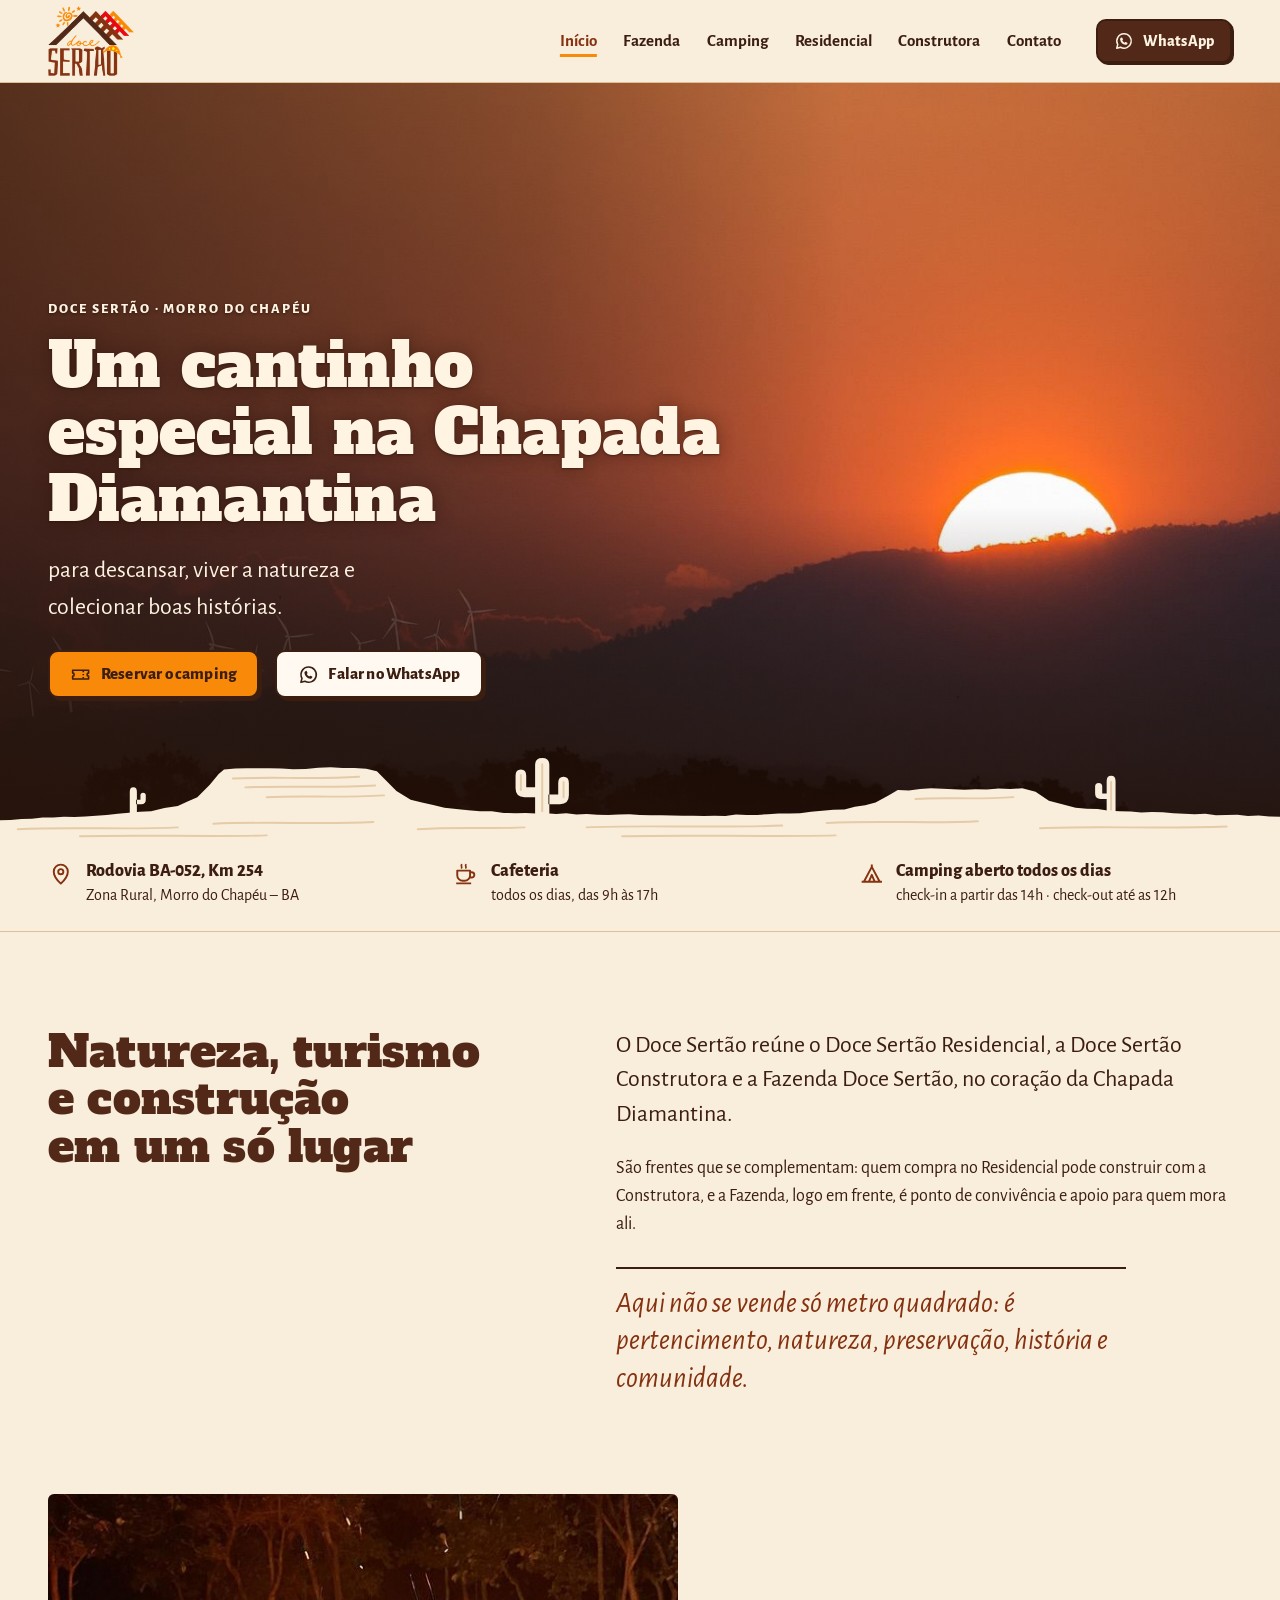
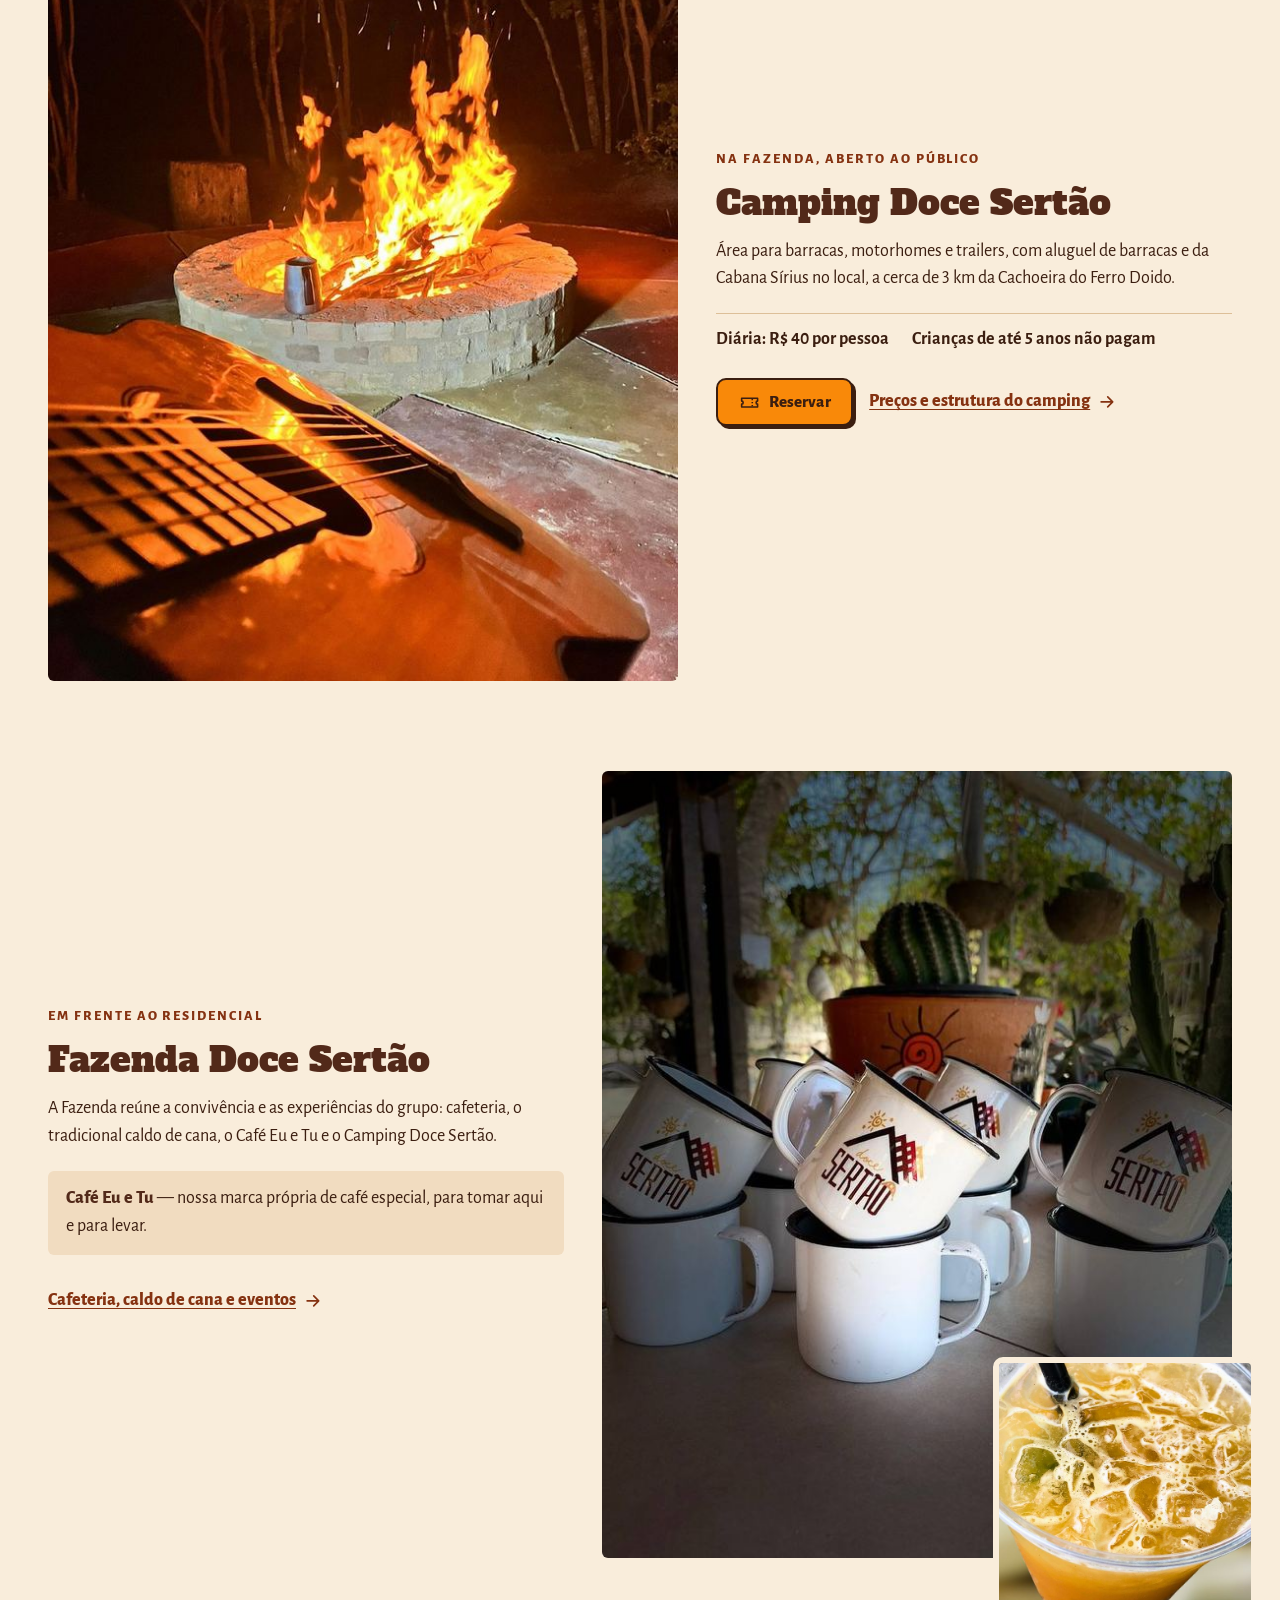
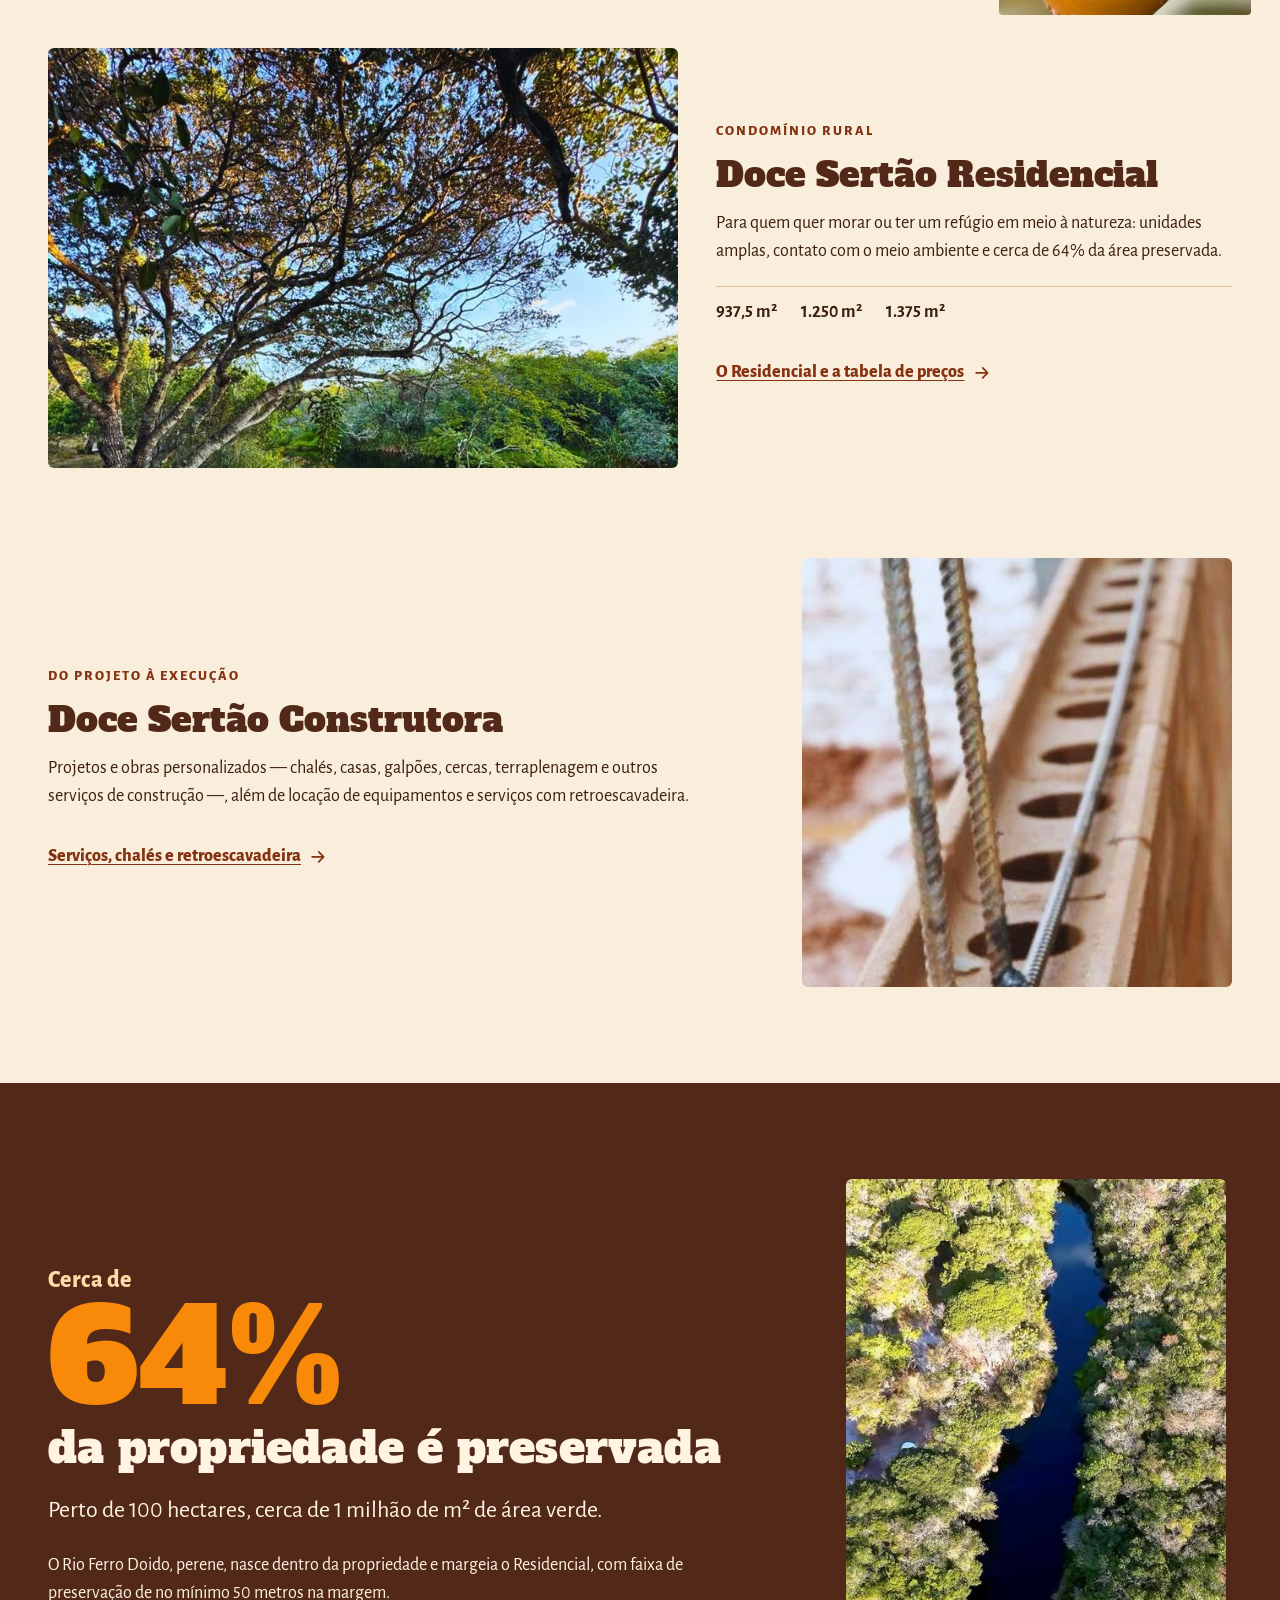
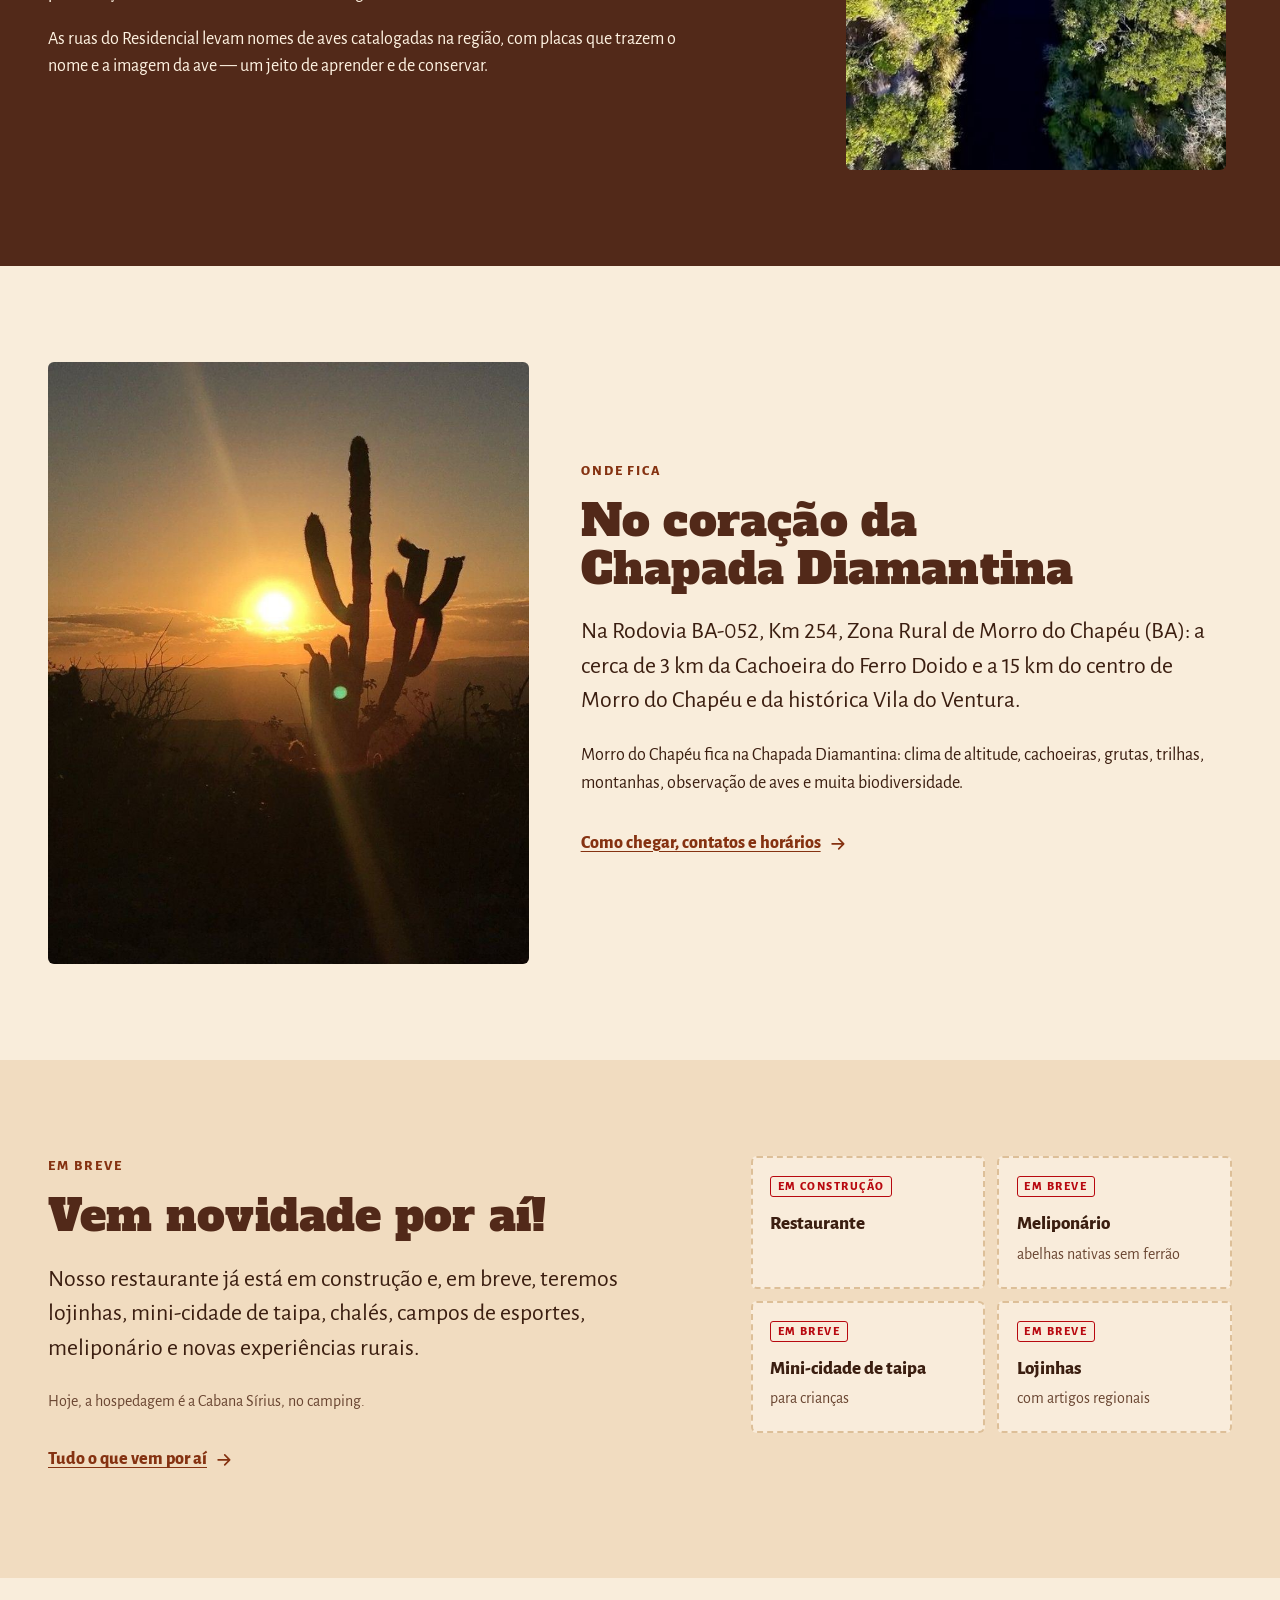
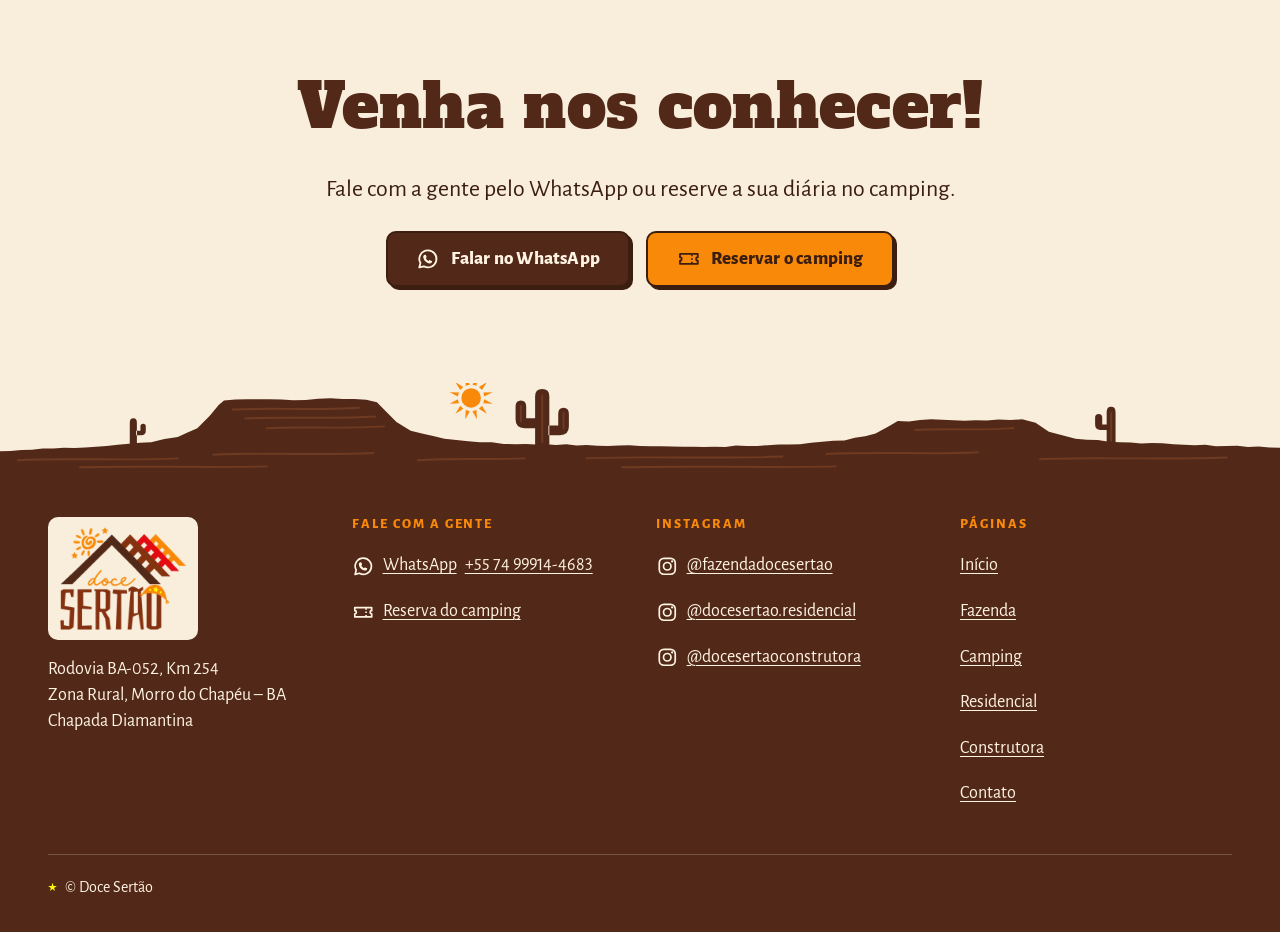
==== index.html @ dc7612ef "Prévia do site Doce Sertão (não indexar)" ====
<!doctype html>
<html lang="pt-BR">
<head>
<meta charset="utf-8">
<meta name="viewport" content="width=device-width, initial-scale=1">
<meta name="robots" content="noindex, nofollow">
<title>Doce Sertão · Chapada Diamantina</title>
<meta name="description" content="Residencial, Construtora e Fazenda com cafeteria, caldo de cana e camping, em Morro do Chapéu, na Chapada Diamantina.">
<meta name="theme-color" content="#F9EDDB">
<meta name="color-scheme" content="light">
<link rel="icon" href="assets/logo/favicon-32.png" sizes="32x32" type="image/png">
<link rel="icon" href="assets/logo/doce-sertao-192.png" sizes="192x192" type="image/png">
<link rel="apple-touch-icon" href="assets/logo/apple-touch-icon.png">
<meta property="og:type" content="website">
<meta property="og:locale" content="pt_BR">
<meta property="og:site_name" content="Doce Sertão">
<meta property="og:title" content="Doce Sertão · Chapada Diamantina">
<meta property="og:description" content="Residencial, Construtora e Fazenda com cafeteria, caldo de cana e camping, em Morro do Chapéu, na Chapada Diamantina.">
<meta property="og:image" content="assets/logo/og-doce-sertao.png">
<meta property="og:image:width" content="1200">
<meta property="og:image:height" content="630">
<meta property="og:image:alt" content="Logo do Doce Sertão">
<meta name="twitter:card" content="summary_large_image">
<link rel="preconnect" href="https://fonts.googleapis.com">
<link rel="preconnect" href="https://fonts.gstatic.com" crossorigin>
<link rel="stylesheet" href="https://fonts.googleapis.com/css2?family=Alegreya+Sans:ital,wght@0,400;0,500;0,700;0,800;1,400&amp;family=Alfa+Slab+One&amp;display=swap">
<link rel="stylesheet" href="assets/css/estilo.css">
<script>document.documentElement.classList.add('js');</script>
<script src="assets/js/site.js" defer></script>
</head>
<body>
<svg width="0" height="0" style="position:absolute" aria-hidden="true" focusable="false">
  <symbol id="i-conversa" viewBox="0 0 24 24"><path fill="none" stroke="currentColor" stroke-width="1.8" stroke-linejoin="round" d="M12 3.4a8.6 8.6 0 0 0-7.5 12.8L3.3 20.7l4.6-1.2A8.6 8.6 0 1 0 12 3.4z"/><path fill="currentColor" d="M9.1 7.8c.3-.1.6 0 .8.3l.8 1.8c.1.3 0 .6-.2.8l-.6.6c.6 1.2 1.6 2.2 2.8 2.8l.6-.6c.2-.2.5-.3.8-.2l1.8.8c.3.1.4.5.3.8-.3 1.1-1.3 1.8-2.4 1.7-3.4-.4-6.1-3.1-6.5-6.5-.1-1.1.6-2.1 1.8-2.3z"/></symbol>
  <symbol id="i-insta" viewBox="0 0 24 24"><rect x="3.5" y="3.5" width="17" height="17" rx="5" fill="none" stroke="currentColor" stroke-width="1.8"/><circle cx="12" cy="12" r="4" fill="none" stroke="currentColor" stroke-width="1.8"/><circle cx="17.2" cy="6.8" r="1.2" fill="currentColor"/></symbol>
  <symbol id="i-doc" viewBox="0 0 24 24"><path fill="none" stroke="currentColor" stroke-width="1.8" stroke-linejoin="round" d="M6 2.8h8.2l3.8 3.8v14.6H6z"/><path fill="none" stroke="currentColor" stroke-width="1.8" d="M14 2.8v4h4M9 12.2h6M9 15.8h6"/></symbol>
  <symbol id="i-seta" viewBox="0 0 24 24"><path fill="none" stroke="currentColor" stroke-width="2" stroke-linecap="round" stroke-linejoin="round" d="M5 12h13M13 6l6 6-6 6"/></symbol>
  <symbol id="i-ingresso" viewBox="0 0 24 24"><path fill="none" stroke="currentColor" stroke-width="1.8" stroke-linejoin="round" d="M3 7h18v3.3a1.7 1.7 0 0 0 0 3.4V17H3v-3.3a1.7 1.7 0 0 0 0-3.4z"/><path fill="none" stroke="currentColor" stroke-width="1.8" stroke-dasharray="1.5 2" d="M15 7.8v8.4"/></symbol>
  <symbol id="i-local" viewBox="0 0 24 24"><path fill="none" stroke="currentColor" stroke-width="1.8" stroke-linejoin="round" d="M12 21.2s-6.6-6.1-6.6-11.2a6.6 6.6 0 0 1 13.2 0c0 5.1-6.6 11.2-6.6 11.2z"/><circle cx="12" cy="10" r="2.4" fill="none" stroke="currentColor" stroke-width="1.8"/></symbol>
  <symbol id="i-hora" viewBox="0 0 24 24"><circle cx="12" cy="12" r="8.6" fill="none" stroke="currentColor" stroke-width="1.8"/><path fill="none" stroke="currentColor" stroke-width="1.8" stroke-linecap="round" d="M12 7.4V12l3.1 2"/></symbol>
  <symbol id="i-xicara" viewBox="0 0 24 24"><path fill="none" stroke="currentColor" stroke-width="1.8" stroke-linejoin="round" d="M4 9h12v4.5a5 5 0 0 1-5 5H9a5 5 0 0 1-5-5zM16 10.5h1.5a2.5 2.5 0 0 1 0 5H16M3 21h14"/><path fill="none" stroke="currentColor" stroke-width="1.6" stroke-linecap="round" d="M8 3.5c-.8 1 .8 2 0 3M12 3.5c-.8 1 .8 2 0 3"/></symbol>
  <symbol id="i-barraca" viewBox="0 0 24 24"><path fill="none" stroke="currentColor" stroke-width="1.8" stroke-linejoin="round" d="M2.5 19.5h19M4.6 19.5 12 5.5l7.4 14M12 5.5V3.2M9.2 19.5 12 13l2.8 6.5"/></symbol>
</svg>
<a class="pular" href="#conteudo">Pular para o conteúdo</a>
<header class="topo">
  <div class="envelope topo__barra">
    <a class="topo__marca" href="index.html"><img src="assets/logo/doce-sertao-w160.png" srcset="assets/logo/doce-sertao-w160.png 1x, assets/logo/doce-sertao-w320.png 2x" width="160" height="130" alt="Doce Sertão, página inicial"></a>
    <button class="topo__menu" type="button" aria-expanded="false" aria-controls="menu-principal"><span class="topo__menu-icone" aria-hidden="true"></span>Menu</button>
    <nav class="topo__nav" id="menu-principal" aria-label="Principal">
      <ul>
        <li><a href="index.html" aria-current="page">Início</a></li>
        <li><a href="fazenda.html">Fazenda</a></li>
        <li><a href="camping.html">Camping</a></li>
        <li><a href="residencial.html">Residencial</a></li>
        <li><a href="construtora.html">Construtora</a></li>
        <li><a href="contato.html">Contato</a></li>
      </ul>
    </nav>
    <a class="btn btn--whats topo__whats" href="https://wa.me/5574999144683?text=Ol%C3%A1%21%20Vim%20pelo%20site%20do%20Doce%20Sert%C3%A3o%20e%20queria%20uma%20informa%C3%A7%C3%A3o." target="_blank" rel="noopener"><svg class="ico" aria-hidden="true" focusable="false"><use href="#i-conversa"/></svg>WhatsApp<span class="visualmente-oculto"> (abre em nova aba)</span></a>
  </div>
</header>

<main id="conteudo">

  <section class="heroi" aria-labelledby="heroi-titulo">
    <img src="assets/fotos/sol-na-serra-800.jpg" srcset="assets/fotos/sol-na-serra-800.jpg 800w, assets/fotos/sol-na-serra-1600.jpg 1440w" sizes="(max-width: 51.99em) 270vw, 100vw" width="1440" height="960" alt="Sol se pondo atrás de uma serra sob céu alaranjado, com aerogeradores na encosta e silhueta de árvores" class="heroi__foto" fetchpriority="high" decoding="async">
    <div class="envelope heroi__texto">
      <h1 id="heroi-titulo"><span class="sobretitulo">Doce Sertão · Morro do Chapéu</span> Um cantinho especial na Chapada Diamantina</h1>
      <p class="heroi__lead">para descansar, viver a natureza e colecionar boas histórias.</p>
      <div class="botoes">
        <a class="btn btn--reservar" href="https://www.visitemorrodochapeu.com.br/pt/tickets/3938" target="_blank" rel="noopener"><svg class="ico" aria-hidden="true" focusable="false"><use href="#i-ingresso"/></svg>Reservar o camping<span class="visualmente-oculto"> (abre em nova aba)</span></a>
        <a class="btn" href="https://wa.me/5574999144683?text=Ol%C3%A1%21%20Vim%20pelo%20site%20do%20Doce%20Sert%C3%A3o%20e%20queria%20uma%20informa%C3%A7%C3%A3o." target="_blank" rel="noopener"><svg class="ico" aria-hidden="true" focusable="false"><use href="#i-conversa"/></svg>Falar no WhatsApp<span class="visualmente-oculto"> (abre em nova aba)</span></a>
      </div>
    </div>
    <svg class="xilo xilo--heroi" viewBox="0 0 1440 120" preserveAspectRatio="xMidYMax slice" aria-hidden="true" focusable="false"><g class="xilo__sol"><circle cx="530" cy="36" r="11"/><path d="M544.9,37.5 L554.1,42.5 L543.7,42.1 Z M542.2,44.8 L547.7,53.7 L538.8,48.2 Z M536.1,49.7 L536.5,60.1 L531.5,50.9 Z M528.5,50.9 L523.5,60.1 L523.9,49.7 Z M521.2,48.2 L512.3,53.7 L517.8,44.8 Z M516.3,42.1 L505.9,42.5 L515.1,37.5 Z M515.1,34.5 L505.9,29.5 L516.3,29.9 Z M517.8,27.2 L512.3,18.3 L521.2,23.8 Z M523.9,22.3 L523.5,11.9 L528.5,21.1 Z M531.5,21.1 L536.5,11.9 L536.1,22.3 Z M538.8,23.8 L547.7,18.3 L542.2,27.2 Z M543.7,29.9 L554.1,29.5 L544.9,34.5 Z"/></g><path fill="currentColor" d="M0,121 L0.0,96.0 L12.0,95.7 L24.0,94.6 L36.0,94.2 L48.0,92.8 L60.0,93.0 L72.0,92.1 L84.0,92.2 L96.0,91.9 L108.0,91.0 L120.0,90.0 L132.5,88.8 L145.0,87.5 L157.5,86.4 L170.0,86.0 L185.0,82.3 L200.0,80.0 L211.0,74.8 L222.0,70.0 L236.0,56.0 L246.0,44.0 L252.0,39.0 L264.7,37.8 L277.3,37.4 L290.0,37.5 L303.3,37.4 L316.7,37.9 L330.0,38.5 L344.0,38.2 L358.0,36.9 L372.0,36.5 L385.3,37.1 L398.7,37.2 L412.0,38.0 L424.0,41.0 L434.0,51.0 L446.0,63.0 L462.0,73.0 L474.7,76.0 L487.3,78.7 L500.0,82.0 L513.3,83.2 L526.7,84.8 L540.0,86.0 L553.3,85.9 L566.7,87.7 L580.0,88.0 L591.4,87.7 L602.9,88.3 L614.3,88.1 L625.7,89.0 L637.1,88.2 L648.6,89.5 L660.0,89.0 L672.0,89.8 L684.0,90.0 L696.0,89.6 L708.0,89.2 L720.0,90.0 L732.0,90.4 L744.0,90.4 L756.0,90.6 L768.0,90.8 L780.0,91.0 L792.0,91.2 L804.0,90.8 L816.0,91.1 L828.0,89.5 L840.0,90.0 L852.0,90.0 L864.0,89.2 L876.0,88.4 L888.0,88.5 L900.0,88.0 L912.5,86.4 L925.0,85.3 L937.5,84.3 L950.0,84.0 L961.7,80.9 L973.3,79.1 L985.0,76.0 L1000.0,68.0 L1010.0,62.0 L1022.5,62.4 L1035.0,60.7 L1047.5,60.1 L1060.0,60.5 L1072.5,61.2 L1085.0,61.6 L1097.5,61.2 L1110.0,61.5 L1123.3,60.2 L1136.7,60.9 L1150.0,60.0 L1165.0,64.0 L1180.0,74.0 L1195.0,78.0 L1210.0,82.0 L1222.5,83.0 L1235.0,83.2 L1247.5,85.4 L1260.0,86.0 L1272.0,86.1 L1284.0,87.3 L1296.0,86.8 L1308.0,87.0 L1320.0,88.0 L1332.0,88.7 L1344.0,89.3 L1356.0,88.6 L1368.0,90.3 L1380.0,90.0 L1392.0,89.7 L1404.0,91.1 L1416.0,90.7 L1428.0,91.8 L1440.0,92.0 L1440,121 Z"/><path fill="currentColor" d="M602,92 L602,34 Q602,26 610,26 Q618,26 618,34 L618,92 Z M603,70 L590,70 Q580,70 580,60 L580,46 Q580,39 586,39 Q592,39 592,46 L592,59 L603,59 Z M617,78 L630,78 Q640,78 640,68 L640,54 Q640,47 634,47 Q628,47 628,54 L628,67 L617,67 Z M1245,88 L1245,52 Q1245,46 1250,46 Q1255,46 1255,52 L1255,88 Z M1246,72 L1238,72 Q1232,72 1232,66 L1232,58 Q1232,54 1236,54 Q1240,54 1240,58 L1240,66 L1246,66 Z M146,90 L146,64 Q146,59 150,59 Q154,59 154,64 L154,90 Z M153,78 L159,78 Q164,78 164,73 L164,68 Q164,65 161,65 Q158,65 158,68 L158,73 L153,73 Z"/><path class="xilo__sulcos" d="M262,49 C300,47 360,50 404,47 M276,59 C320,57 372,60 422,57 M300,70 C340,68 380,71 432,68 M20,106 C80,103 140,107 200,104 M240,100 C300,97 360,101 420,98 M470,106 C520,103 556,106 590,104 M660,104 C720,101 800,105 880,102 M930,99 C990,96 1050,100 1100,97 M1030,72 C1060,70 1100,73 1140,70 M1170,105 C1230,102 1300,106 1380,103 M90,114 C160,112 230,115 300,113 M700,114 C780,112 860,115 940,113 M610,33 L610,86 M586,45 L586,62 M634,53 L634,70 M1250,53 L1250,84"/></svg>
  </section>

  <section class="faixa-info" aria-label="Informações rápidas">
    <ul class="envelope">
      <li><svg class="ico" aria-hidden="true" focusable="false"><use href="#i-local"/></svg><span><strong>Rodovia BA-052, Km 254</strong>Zona Rural, Morro do Chapéu&nbsp;–&nbsp;BA</span></li>
      <li><svg class="ico" aria-hidden="true" focusable="false"><use href="#i-xicara"/></svg><span><strong>Cafeteria</strong>todos os dias, das 9h às 17h</span></li>
      <li><svg class="ico" aria-hidden="true" focusable="false"><use href="#i-barraca"/></svg><span><strong>Camping aberto todos os dias</strong>check-in a partir das 14h · check-out até as 12h</span></li>
    </ul>
  </section>

  <section class="secao" aria-labelledby="grupo-titulo">
    <div class="envelope grupo">
      <h2 id="grupo-titulo">Natureza, turismo e construção em um só lugar</h2>
      <div>
        <p class="lead">O Doce Sertão reúne o Doce Sertão Residencial, a Doce Sertão Construtora e a Fazenda Doce Sertão, no coração da Chapada Diamantina.</p>
        <p>São frentes que se complementam: quem compra no Residencial pode construir com a Construtora, e a Fazenda, logo em frente, é ponto de convivência e apoio para quem mora ali.</p>
        <p class="frase-grande">Aqui não se vende só metro quadrado: é pertencimento, natureza, preservação, história e comunidade.</p>
      </div>
    </div>
  </section>

  <section class="secao secao--colada" aria-labelledby="frentes-titulo">
    <div class="envelope">
      <h2 id="frentes-titulo" class="visualmente-oculto">As frentes do Doce Sertão</h2>
      <div class="frentes">

        <article class="frente" data-whats-texto="Olá! Vim pelo site e queria saber sobre o Camping Doce Sertão.">
          <figure class="foto foto--retrato frente__foto"><img src="assets/fotos/fogueira-violao-800.jpg" srcset="assets/fotos/fogueira-violao-800.jpg 640w, assets/fotos/fogueira-violao-1600.jpg 1280w" sizes="(min-width: 75em) 640px, (min-width: 52em) 52vw, 100vw" width="1280" height="1600" alt="Fogueira acesa num círculo de pedras à noite, com um violão em primeiro plano" loading="lazy" decoding="async"></figure>
          <div class="frente__texto">
            <p class="sobretitulo">Na Fazenda, aberto ao público</p>
            <h3>Camping Doce Sertão</h3>
            <p>Área para barracas, motorhomes e trailers, com aluguel de barracas e da Cabana Sírius no local, a cerca de 3 km da Cachoeira do Ferro Doido.</p>
            <p class="frente__dado"><span>Diária: R$ 40 por pessoa</span> <span>Crianças de até 5 anos não pagam</span></p>
            <div class="botoes">
              <a class="btn btn--reservar" href="https://www.visitemorrodochapeu.com.br/pt/tickets/3938" target="_blank" rel="noopener"><svg class="ico" aria-hidden="true" focusable="false"><use href="#i-ingresso"/></svg>Reservar<span class="visualmente-oculto"> (abre em nova aba)</span></a>
              <a class="link-seta" href="camping.html">Preços e estrutura do camping<svg class="ico" aria-hidden="true" focusable="false"><use href="#i-seta"/></svg></a>
            </div>
          </div>
        </article>

        <article class="frente frente--inversa" data-whats-texto="Olá! Vim pelo site e queria saber sobre a Fazenda Doce Sertão.">
          <div class="frente__foto frente__foto--com-extra">
            <figure class="foto foto--retrato"><img src="assets/fotos/canecas-doce-sertao-800.jpg" srcset="assets/fotos/canecas-doce-sertao-800.jpg 640w, assets/fotos/canecas-doce-sertao-1600.jpg 1200w" sizes="(min-width: 75em) 640px, (min-width: 52em) 52vw, 100vw" width="1200" height="1500" alt="Canecas esmaltadas brancas com o logo Doce Sertão empilhadas sobre uma mesa, com um cacto ao fundo" loading="lazy" decoding="async"></figure>
            <figure class="foto foto--quadrada foto--extra"><img src="assets/fotos/caldo-de-cana-copo-800.jpg" srcset="assets/fotos/caldo-de-cana-copo-800.jpg 800w, assets/fotos/caldo-de-cana-copo-1600.jpg 1440w" sizes="(min-width: 52em) 22vw, 40vw" width="1440" height="1110" alt="Copo de caldo de cana gelado, com espuma e canudo, visto de perto" loading="lazy" decoding="async"></figure>
          </div>
          <div class="frente__texto">
            <p class="sobretitulo">Em frente ao Residencial</p>
            <h3>Fazenda Doce Sertão</h3>
            <p>A Fazenda reúne a convivência e as experiências do grupo: cafeteria, o tradicional caldo de cana, o Café Eu e Tu e o Camping Doce Sertão.</p>
            <p class="aparte"><strong>Café Eu e Tu</strong> — nossa marca própria de café especial, para tomar aqui e para levar.</p>
            <div class="botoes">
              <a class="link-seta" href="fazenda.html">Cafeteria, caldo de cana e eventos<svg class="ico" aria-hidden="true" focusable="false"><use href="#i-seta"/></svg></a>
            </div>
          </div>
        </article>

        <article class="frente" data-whats-texto="Olá! Vim pelo site e queria saber sobre o Doce Sertão Residencial.">
          <figure class="foto foto--paisagem frente__foto"><img src="assets/fotos/rio-margem-arvore-800.jpg" srcset="assets/fotos/rio-margem-arvore-800.jpg 800w, assets/fotos/rio-margem-arvore-1600.jpg 1296w" sizes="(min-width: 75em) 640px, (min-width: 52em) 52vw, 100vw" width="1296" height="1206" alt="Árvore de copa larga à beira de um rio calmo, com vegetação densa na outra margem" loading="lazy" decoding="async"></figure>
          <div class="frente__texto">
            <p class="sobretitulo">Condomínio rural</p>
            <h3>Doce Sertão Residencial</h3>
            <p>Para quem quer morar ou ter um refúgio em meio à natureza: unidades amplas, contato com o meio ambiente e cerca de 64% da área preservada.</p>
            <p class="frente__dado"><span>937,5 m²</span> <span>1.250 m²</span> <span>1.375 m²</span></p>
            <div class="botoes">
              <a class="link-seta" href="residencial.html">O Residencial e a tabela de preços<svg class="ico" aria-hidden="true" focusable="false"><use href="#i-seta"/></svg></a>
            </div>
          </div>
        </article>

        <article class="frente frente--inversa frente--estreita" data-whats-texto="Olá! Vim pelo site e queria falar com a Doce Sertão Construtora.">
          <figure class="foto foto--quadrada frente__foto"><img src="assets/fotos/obra-blocos-vergalhao-800.jpg" srcset="assets/fotos/obra-blocos-vergalhao-800.jpg 800w, assets/fotos/obra-blocos-vergalhao-1600.jpg 1440w" sizes="(min-width: 75em) 440px, (min-width: 52em) 36vw, 100vw" width="1440" height="1090" alt="Detalhe de uma parede em construção com blocos de encaixe e vergalhões de aço" loading="lazy" decoding="async"></figure>
          <div class="frente__texto">
            <p class="sobretitulo">Do projeto à execução</p>
            <h3>Doce Sertão Construtora</h3>
            <p>Projetos e obras personalizados — chalés, casas, galpões, cercas, terraplenagem e outros serviços de construção —, além de locação de equipamentos e serviços com retroescavadeira.</p>
            <div class="botoes">
              <a class="link-seta" href="construtora.html">Serviços, chalés e retroescavadeira<svg class="ico" aria-hidden="true" focusable="false"><use href="#i-seta"/></svg></a>
            </div>
          </div>
        </article>

      </div>
    </div>
  </section>

  <section class="secao secao--terra" aria-labelledby="preserva-titulo">
    <div class="envelope preserva">
      <div>
        <h2 id="preserva-titulo">
          <span class="preserva__cerca">Cerca de</span>
          <span class="preserva__numero">64%</span>
          <span class="preserva__resto">da propriedade é preservada</span>
        </h2>
        <p class="lead">Perto de 100 hectares, cerca de 1 milhão de m² de área verde.</p>
        <p>O Rio Ferro Doido, perene, nasce dentro da propriedade e margeia o Residencial, com faixa de preservação de no mínimo 50 metros na margem.</p>
        <p>As ruas do Residencial levam nomes de aves catalogadas na região, com placas que trazem o nome e a imagem da ave — um jeito de aprender e de conservar.</p>
      </div>
      <figure class="foto foto--alta"><img src="assets/fotos/rio-vista-aerea-800.jpg" srcset="assets/fotos/rio-vista-aerea-800.jpg 450w, assets/fotos/rio-vista-aerea-1600.jpg 720w" sizes="(min-width: 52em) 380px, 100vw" width="720" height="1280" alt="Vista aérea de um rio escuro serpenteando entre a mata nativa" loading="lazy" decoding="async"></figure>
    </div>
  </section>

  <section class="secao" aria-labelledby="regiao-titulo">
    <div class="envelope duo duo--foto">
      <figure class="foto foto--retrato"><img src="assets/fotos/mandacaru-contraluz-800.jpg" srcset="assets/fotos/mandacaru-contraluz-800.jpg 450w, assets/fotos/mandacaru-contraluz-1600.jpg 768w" sizes="(min-width: 75em) 500px, (min-width: 52em) 42vw, 100vw" width="768" height="1364" alt="Mandacaru em silhueta contra o sol baixo do fim de tarde" loading="lazy" decoding="async"></figure>
      <div>
        <p class="sobretitulo">Onde fica</p>
        <h2 id="regiao-titulo">No coração da Chapada Diamantina</h2>
        <p class="lead">Na Rodovia BA-052, Km 254, Zona Rural de Morro do Chapéu (BA): a cerca de 3 km da Cachoeira do Ferro Doido e a 15 km do centro de Morro do Chapéu e da histórica Vila do Ventura.</p>
        <p>Morro do Chapéu fica na Chapada Diamantina: clima de altitude, cachoeiras, grutas, trilhas, montanhas, observação de aves e muita biodiversidade.</p>
        <div class="botoes">
          <a class="link-seta" href="contato.html">Como chegar, contatos e horários<svg class="ico" aria-hidden="true" focusable="false"><use href="#i-seta"/></svg></a>
        </div>
      </div>
    </div>
  </section>

  <section class="secao secao--areia" aria-labelledby="breve-titulo">
    <div class="envelope duo duo--texto duo--topo">
      <div>
        <p class="sobretitulo">Em breve</p>
        <h2 id="breve-titulo">Vem novidade por aí!</h2>
        <p class="lead">Nosso restaurante já está em construção e, em breve, teremos lojinhas, mini-cidade de taipa, chalés, campos de esportes, meliponário e novas experiências rurais.</p>
        <p class="pequeno">Hoje, a hospedagem é a Cabana Sírius, no camping.</p>
        <div class="botoes">
          <a class="link-seta" href="fazenda.html#em-breve">Tudo o que vem por aí<svg class="ico" aria-hidden="true" focusable="false"><use href="#i-seta"/></svg></a>
        </div>
      </div>
      <ul class="breve-grade breve-grade--4" aria-label="Novidades em breve">
        <li><span class="etiqueta-breve">Em construção</span><strong>Restaurante</strong></li>
        <li><span class="etiqueta-breve">Em breve</span><strong>Meliponário</strong><span>abelhas nativas sem ferrão</span></li>
        <li><span class="etiqueta-breve">Em breve</span><strong>Mini-cidade de taipa</strong><span>para crianças</span></li>
        <li><span class="etiqueta-breve">Em breve</span><strong>Lojinhas</strong><span>com artigos regionais</span></li>
      </ul>
    </div>
  </section>

  <section class="secao chamada-final" aria-labelledby="final-titulo">
    <div class="envelope">
      <h2 id="final-titulo">Venha nos conhecer!</h2>
      <p class="lead">Fale com a gente pelo WhatsApp ou reserve a sua diária no camping.</p>
      <div class="botoes">
        <a class="btn btn--whats btn--grande" href="https://wa.me/5574999144683?text=Ol%C3%A1%21%20Vim%20pelo%20site%20do%20Doce%20Sert%C3%A3o%20e%20queria%20uma%20informa%C3%A7%C3%A3o." target="_blank" rel="noopener"><svg class="ico" aria-hidden="true" focusable="false"><use href="#i-conversa"/></svg>Falar no WhatsApp<span class="visualmente-oculto"> (abre em nova aba)</span></a>
        <a class="btn btn--reservar btn--grande" href="https://www.visitemorrodochapeu.com.br/pt/tickets/3938" target="_blank" rel="noopener"><svg class="ico" aria-hidden="true" focusable="false"><use href="#i-ingresso"/></svg>Reservar o camping<span class="visualmente-oculto"> (abre em nova aba)</span></a>
      </div>
    </div>
  </section>

</main>

<footer class="rodape">
  <svg class="xilo xilo--rodape" viewBox="0 0 1440 120" preserveAspectRatio="xMidYMax slice" aria-hidden="true" focusable="false"><g class="xilo__sol"><circle cx="530" cy="36" r="11"/><path d="M544.9,37.5 L554.1,42.5 L543.7,42.1 Z M542.2,44.8 L547.7,53.7 L538.8,48.2 Z M536.1,49.7 L536.5,60.1 L531.5,50.9 Z M528.5,50.9 L523.5,60.1 L523.9,49.7 Z M521.2,48.2 L512.3,53.7 L517.8,44.8 Z M516.3,42.1 L505.9,42.5 L515.1,37.5 Z M515.1,34.5 L505.9,29.5 L516.3,29.9 Z M517.8,27.2 L512.3,18.3 L521.2,23.8 Z M523.9,22.3 L523.5,11.9 L528.5,21.1 Z M531.5,21.1 L536.5,11.9 L536.1,22.3 Z M538.8,23.8 L547.7,18.3 L542.2,27.2 Z M543.7,29.9 L554.1,29.5 L544.9,34.5 Z"/></g><path fill="currentColor" d="M0,121 L0.0,96.0 L12.0,95.7 L24.0,94.6 L36.0,94.2 L48.0,92.8 L60.0,93.0 L72.0,92.1 L84.0,92.2 L96.0,91.9 L108.0,91.0 L120.0,90.0 L132.5,88.8 L145.0,87.5 L157.5,86.4 L170.0,86.0 L185.0,82.3 L200.0,80.0 L211.0,74.8 L222.0,70.0 L236.0,56.0 L246.0,44.0 L252.0,39.0 L264.7,37.8 L277.3,37.4 L290.0,37.5 L303.3,37.4 L316.7,37.9 L330.0,38.5 L344.0,38.2 L358.0,36.9 L372.0,36.5 L385.3,37.1 L398.7,37.2 L412.0,38.0 L424.0,41.0 L434.0,51.0 L446.0,63.0 L462.0,73.0 L474.7,76.0 L487.3,78.7 L500.0,82.0 L513.3,83.2 L526.7,84.8 L540.0,86.0 L553.3,85.9 L566.7,87.7 L580.0,88.0 L591.4,87.7 L602.9,88.3 L614.3,88.1 L625.7,89.0 L637.1,88.2 L648.6,89.5 L660.0,89.0 L672.0,89.8 L684.0,90.0 L696.0,89.6 L708.0,89.2 L720.0,90.0 L732.0,90.4 L744.0,90.4 L756.0,90.6 L768.0,90.8 L780.0,91.0 L792.0,91.2 L804.0,90.8 L816.0,91.1 L828.0,89.5 L840.0,90.0 L852.0,90.0 L864.0,89.2 L876.0,88.4 L888.0,88.5 L900.0,88.0 L912.5,86.4 L925.0,85.3 L937.5,84.3 L950.0,84.0 L961.7,80.9 L973.3,79.1 L985.0,76.0 L1000.0,68.0 L1010.0,62.0 L1022.5,62.4 L1035.0,60.7 L1047.5,60.1 L1060.0,60.5 L1072.5,61.2 L1085.0,61.6 L1097.5,61.2 L1110.0,61.5 L1123.3,60.2 L1136.7,60.9 L1150.0,60.0 L1165.0,64.0 L1180.0,74.0 L1195.0,78.0 L1210.0,82.0 L1222.5,83.0 L1235.0,83.2 L1247.5,85.4 L1260.0,86.0 L1272.0,86.1 L1284.0,87.3 L1296.0,86.8 L1308.0,87.0 L1320.0,88.0 L1332.0,88.7 L1344.0,89.3 L1356.0,88.6 L1368.0,90.3 L1380.0,90.0 L1392.0,89.7 L1404.0,91.1 L1416.0,90.7 L1428.0,91.8 L1440.0,92.0 L1440,121 Z"/><path fill="currentColor" d="M602,92 L602,34 Q602,26 610,26 Q618,26 618,34 L618,92 Z M603,70 L590,70 Q580,70 580,60 L580,46 Q580,39 586,39 Q592,39 592,46 L592,59 L603,59 Z M617,78 L630,78 Q640,78 640,68 L640,54 Q640,47 634,47 Q628,47 628,54 L628,67 L617,67 Z M1245,88 L1245,52 Q1245,46 1250,46 Q1255,46 1255,52 L1255,88 Z M1246,72 L1238,72 Q1232,72 1232,66 L1232,58 Q1232,54 1236,54 Q1240,54 1240,58 L1240,66 L1246,66 Z M146,90 L146,64 Q146,59 150,59 Q154,59 154,64 L154,90 Z M153,78 L159,78 Q164,78 164,73 L164,68 Q164,65 161,65 Q158,65 158,68 L158,73 L153,73 Z"/><path class="xilo__sulcos" d="M262,49 C300,47 360,50 404,47 M276,59 C320,57 372,60 422,57 M300,70 C340,68 380,71 432,68 M20,106 C80,103 140,107 200,104 M240,100 C300,97 360,101 420,98 M470,106 C520,103 556,106 590,104 M660,104 C720,101 800,105 880,102 M930,99 C990,96 1050,100 1100,97 M1030,72 C1060,70 1100,73 1140,70 M1170,105 C1230,102 1300,106 1380,103 M90,114 C160,112 230,115 300,113 M700,114 C780,112 860,115 940,113 M610,33 L610,86 M586,45 L586,62 M634,53 L634,70 M1250,53 L1250,84"/></svg>
  <div class="rodape__corpo">
    <div class="envelope rodape__grade">
      <div class="rodape__marca">
        <img src="assets/logo/doce-sertao-w320.png" width="320" height="260" alt="Doce Sertão" loading="lazy" decoding="async">
        <address>Rodovia BA-052, Km 254<br>Zona Rural, Morro do Chapéu&nbsp;–&nbsp;BA<br>Chapada Diamantina</address>
      </div>
      <div>
        <h2 class="rodape__titulo">Fale com a gente</h2>
        <ul>
          <li><a href="https://wa.me/5574999144683?text=Ol%C3%A1%21%20Vim%20pelo%20site%20do%20Doce%20Sert%C3%A3o%20e%20queria%20uma%20informa%C3%A7%C3%A3o." target="_blank" rel="noopener"><svg class="ico" aria-hidden="true" focusable="false"><use href="#i-conversa"/></svg>WhatsApp <span class="nowrap">+55 74 99914-4683</span><span class="visualmente-oculto"> (abre em nova aba)</span></a></li>
          <li><a href="https://www.visitemorrodochapeu.com.br/pt/tickets/3938" target="_blank" rel="noopener"><svg class="ico" aria-hidden="true" focusable="false"><use href="#i-ingresso"/></svg>Reserva do camping<span class="visualmente-oculto"> (site de reservas, abre em nova aba)</span></a></li>
        </ul>
      </div>
      <div>
        <h2 class="rodape__titulo">Instagram</h2>
        <ul>
          <li><a href="https://www.instagram.com/fazendadocesertao" target="_blank" rel="noopener"><svg class="ico" aria-hidden="true" focusable="false"><use href="#i-insta"/></svg>@fazendadocesertao<span class="visualmente-oculto"> — Fazenda Doce Sertão (abre em nova aba)</span></a></li>
          <li><a href="https://www.instagram.com/docesertao.residencial" target="_blank" rel="noopener"><svg class="ico" aria-hidden="true" focusable="false"><use href="#i-insta"/></svg>@docesertao.residencial<span class="visualmente-oculto"> — Doce Sertão Residencial (abre em nova aba)</span></a></li>
          <li><a href="https://www.instagram.com/docesertaoconstrutora" target="_blank" rel="noopener"><svg class="ico" aria-hidden="true" focusable="false"><use href="#i-insta"/></svg>@docesertaoconstrutora<span class="visualmente-oculto"> — Doce Sertão Construtora (abre em nova aba)</span></a></li>
        </ul>
      </div>
      <nav aria-label="Rodapé">
        <h2 class="rodape__titulo">Páginas</h2>
        <ul>
          <li><a href="index.html">Início</a></li>
          <li><a href="fazenda.html">Fazenda</a></li>
          <li><a href="camping.html">Camping</a></li>
          <li><a href="residencial.html">Residencial</a></li>
          <li><a href="construtora.html">Construtora</a></li>
          <li><a href="contato.html">Contato</a></li>
        </ul>
      </nav>
    </div>
    <div class="envelope rodape__fim"><p>© Doce Sertão</p></div>
  </div>
</footer>
<a class="whats-fixo" href="https://wa.me/5574999144683?text=Ol%C3%A1%21%20Vim%20pelo%20site%20do%20Doce%20Sert%C3%A3o%20e%20queria%20uma%20informa%C3%A7%C3%A3o." target="_blank" rel="noopener"><svg class="ico" aria-hidden="true" focusable="false"><use href="#i-conversa"/></svg>WhatsApp<span class="visualmente-oculto"> (abre em nova aba)</span></a>
</body>
</html>
---- assets/css/estilo.css ----
/* Doce Sertão — folha de estilo única do site.
   Cores da casa amostradas do master.png da logo (PIL, pixels opacos mais frequentes).
   Tema único, claro: o site é de um lugar ensolarado. */

:root {
  /* Logo (valores reais) */
  --logo-marrom-escuro: #522919; /* telhado de fora */
  --logo-marrom: #853211;        /* "SERTÃO" e 2º telhado */
  --logo-vermelho: #E40B14;      /* 3º telhado */
  --logo-laranja: #F98909;       /* 4º telhado, sol, "doce" */
  --logo-amarelo: #FEF903;       /* estrelas do chapéu */

  /* Papéis */
  --c-cal: #F9EDDB;          /* fundo: parede caiada pegando sol de fim de tarde */
  --c-areia: #F1DCC0;        /* faixas alternadas */
  --c-areia-funda: #E5CBA7;  /* sulcos da xilogravura, fios */
  --c-papel: #FFF9F1;        /* tabelas */
  --c-tinta: #3B1E10;        /* texto (marrom-escuro da logo, aprofundado) */
  --c-tinta-suave: #6A4632;  /* texto secundário */
  --c-linha: #DDBF98;        /* bordas e divisórias */
  --c-link: var(--logo-marrom);
  --c-alerta: #B8080F;       /* vermelho da logo escurecido para texto legível */
  --c-foco: #B8080F;
  --c-sobre-escuro: #FFF3E2; /* texto sobre marrom */

  /* Tipografia */
  --f-display: "Alfa Slab One", "Rockwell Extra Bold", "Rockwell", Georgia, serif;
  --f-texto: "Alegreya Sans", "Segoe UI", system-ui, -apple-system, sans-serif;

  /* Escala (razão ~1,25 no celular, ~1,33 no desktop) */
  --t-xs: 0.875rem;
  --t-s: 1rem;
  --t-m: 1.125rem;
  --t-l: clamp(1.25rem, 1.17rem + 0.4vw, 1.5rem);
  --t-xl: clamp(1.4rem, 1.25rem + 0.7vw, 1.875rem);
  --t-2xl: clamp(1.75rem, 1.4rem + 1.7vw, 2.75rem);
  --t-3xl: clamp(2.125rem, 1.5rem + 3vw, 3.875rem);
  --t-numero: clamp(4rem, 2.5rem + 7vw, 8.5rem);

  /* Espaço e forma */
  --gutter: clamp(16px, 4vw, 48px);
  --largura: 1200px;
  --secao: clamp(3.25rem, 2rem + 5vw, 6.5rem);
  --raio: 6px;
  --xilo-h: clamp(46px, 2rem + 4.5vw, 108px);
  --topo-h: 72px;
}

/* ---------- Base ---------- */
*, *::before, *::after { box-sizing: border-box; }

html {
  -webkit-text-size-adjust: 100%;
  text-size-adjust: 100%;
  scroll-padding-top: calc(var(--topo-h) + 16px);
}
@media (prefers-reduced-motion: no-preference) {
  html { scroll-behavior: smooth; }
}

body {
  margin: 0;
  background-color: var(--c-cal);
  color: var(--c-tinta);
  font-family: var(--f-texto);
  font-size: var(--t-m);
  line-height: 1.55;
  font-variant-numeric: lining-nums;
  font-kerning: normal;
}

img, svg { display: block; max-width: 100%; }
img { height: auto; }

h1, h2 {
  font-family: var(--f-display);
  font-weight: 400;
  line-height: 1.08;
  letter-spacing: 0.005em;
  color: var(--logo-marrom-escuro);
  margin: 0 0 0.5em;
  text-wrap: balance;
}
/* Com letra grande no celular, palavra comprida quebra em vez de empurrar a página para o lado */
h1, h2, h3 { overflow-wrap: break-word; }
.nowrap { white-space: nowrap; }
.alvo-44 { display: inline-flex; align-items: center; min-height: 44px; }
h1 { font-size: var(--t-3xl); }
h2 { font-size: var(--t-2xl); }
h3 {
  font-family: var(--f-texto);
  font-weight: 800;
  font-size: var(--t-xl);
  line-height: 1.2;
  margin: 0 0 0.45em;
  color: var(--c-tinta);
  text-wrap: balance;
}
h4 { font-size: var(--t-m); font-weight: 800; margin: 0 0 0.3em; }

p { margin: 0 0 1em; max-width: 66ch; }
p:last-child { margin-bottom: 0; }
ul, ol { margin: 0 0 1em; padding-left: 1.25em; }
strong { font-weight: 800; }

a {
  color: var(--c-link);
  text-decoration-thickness: 0.08em;
  text-underline-offset: 0.18em;
}
a:hover { color: var(--c-alerta); }

:focus-visible {
  outline: 3px solid var(--c-foco);
  outline-offset: 3px;
  border-radius: 2px;
}

.visualmente-oculto {
  position: absolute !important;
  width: 1px; height: 1px;
  margin: -1px; padding: 0;
  overflow: hidden;
  clip: rect(0 0 0 0);
  white-space: nowrap;
  border: 0;
}

.pular {
  position: absolute;
  left: 16px; top: -100px;
  z-index: 100;
  padding: 0.6em 1em;
  background: var(--c-tinta);
  color: var(--c-sobre-escuro);
  font-weight: 700;
  border-radius: var(--raio);
}
.pular:focus { top: 12px; }

/* ---------- Estrutura ---------- */
.envelope {
  width: min(100% - 2 * var(--gutter), var(--largura));
  margin-inline: auto;
}
.secao { padding-block: var(--secao); }
.secao--colada { padding-top: 0; }
.secao--areia { background-color: var(--c-areia); }
.secao--terra {
  background-color: var(--logo-marrom-escuro);
  color: var(--c-sobre-escuro);
  --c-link: var(--logo-laranja);
  --c-foco: var(--logo-amarelo);
}
.secao--terra h2, .secao--terra h3 { color: var(--c-sobre-escuro); }
.secao--terra a:hover { color: var(--logo-amarelo); }

.sobretitulo {
  font-size: var(--t-xs);
  font-weight: 800;
  letter-spacing: 0.14em;
  text-transform: uppercase;
  color: var(--logo-marrom);
  margin-bottom: 0.9rem;
}
.secao--terra .sobretitulo { color: var(--logo-laranja); }

.lead { font-size: var(--t-l); line-height: 1.45; }
.pequeno { font-size: var(--t-s); color: var(--c-tinta-suave); }
.secao--terra .pequeno { color: #E9D2B8; }

.cabeca-secao { margin-bottom: clamp(1.75rem, 3vw, 2.75rem); max-width: 46rem; }

/* ---------- Ícones e botões ---------- */
.ico { width: 1.25em; height: 1.25em; flex: none; }

.botoes { display: flex; flex-wrap: wrap; gap: 0.75rem 1rem; align-items: center; margin-top: 1.5rem; }

.btn {
  display: inline-flex;
  align-items: center;
  justify-content: center;
  gap: 0.55em;
  min-height: 48px;
  padding: 0.65em 1.2em;
  font: 800 1.0625rem/1.15 var(--f-texto);
  letter-spacing: 0.01em;
  text-decoration: none;
  text-align: center;
  color: var(--c-tinta);
  background: var(--c-papel);
  border: 2px solid var(--c-tinta);
  border-radius: 10px;
  box-shadow: 3px 3px 0 var(--c-tinta);
  transition: transform 0.12s ease, box-shadow 0.12s ease, background-color 0.12s ease;
}
.btn:hover { color: var(--c-tinta); transform: translate(-1px, -1px); box-shadow: 4px 4px 0 var(--c-tinta); }
.btn:active { transform: translate(2px, 2px); box-shadow: 1px 1px 0 var(--c-tinta); }
.btn--reservar { background: var(--logo-laranja); }
.btn--reservar:hover { background: #FF9A1F; }
.btn--whats { background: var(--logo-marrom-escuro); color: var(--c-sobre-escuro); }
.btn--whats:hover { background: var(--logo-marrom); color: var(--c-sobre-escuro); }
.btn--grande { min-height: 56px; font-size: 1.1875rem; padding-inline: 1.5em; }
@media (max-width: 30em) { .btn--grande { padding-inline: 1em; } }

.secao--terra .btn { border-color: var(--c-sobre-escuro); box-shadow: 3px 3px 0 var(--c-sobre-escuro); }
.secao--terra .btn--whats { background: var(--c-papel); color: var(--c-tinta); }

.link-seta {
  display: inline-flex;
  align-items: center;
  gap: 0.4em;
  font-weight: 800;
  min-height: 44px;
  overflow-wrap: anywhere;
}
.link-seta .ico { width: 1.1em; height: 1.1em; transition: transform 0.15s ease; }
.link-seta:hover .ico { transform: translateX(3px); }

.link-doc {
  display: inline-flex;
  align-items: center;
  gap: 0.5em;
  font-weight: 700;
  min-height: 44px;
}
.link-doc small { font-weight: 400; color: var(--c-tinta-suave); }
.secao--terra .link-doc small { color: #E9D2B8; }

/* ---------- Topo ---------- */
.topo {
  position: sticky;
  top: 0;
  z-index: 50;
  background-color: var(--c-cal);
  border-bottom: 1px solid var(--c-linha);
}
.topo__barra {
  display: flex;
  align-items: center;
  gap: 1rem;
  min-height: var(--topo-h);
  position: relative;
}
.topo__marca { display: block; flex: none; padding-block: 6px; }
.topo__marca img { height: 58px; width: auto; }

.topo__nav ul {
  list-style: none;
  margin: 0;
  padding: 0;
  display: flex;
  flex-wrap: wrap;
  gap: 0.25rem 0.25rem;
}
.topo__nav a {
  display: block;
  padding: 0.55rem 0.7rem;
  font-weight: 700;
  font-size: 1.0625rem;
  color: var(--c-tinta);
  text-decoration: none;
  border-radius: var(--raio);
}
.topo__nav a:hover { color: var(--logo-marrom); background: var(--c-areia); }
.topo__nav a[aria-current="page"] {
  color: var(--logo-marrom);
  text-decoration: underline;
  text-decoration-thickness: 3px;
  text-decoration-color: var(--logo-laranja);
  text-underline-offset: 0.45em;
}

.topo__menu { display: none; }
.topo__whats { margin-left: auto; min-height: 44px; padding: 0.5em 1em; font-size: 1rem; box-shadow: 2px 2px 0 var(--c-tinta); }

/* Sem JavaScript: o menu aparece inteiro, quebrando linha */
@media (max-width: 59.99em) {
  .topo__barra { flex-wrap: wrap; }
  .topo__whats { display: none; }
  .topo__nav { width: 100%; padding-bottom: 0.5rem; }

  .js .topo__menu {
    display: inline-flex;
    align-items: center;
    gap: 0.5em;
    margin-left: auto;
    min-height: 44px;
    padding: 0.45em 0.95em;
    font: 800 1rem/1 var(--f-texto);
    color: var(--c-tinta);
    background: var(--c-papel);
    border: 2px solid var(--c-tinta);
    border-radius: 10px;
    cursor: pointer;
  }
  .js .topo__barra { flex-wrap: nowrap; }
  .js .topo__nav {
    display: none;
    position: absolute;
    top: 100%;
    left: calc(-1 * var(--gutter));
    right: calc(-1 * var(--gutter));
    width: auto;
    padding: 0.5rem var(--gutter) 1.25rem;
    background: var(--c-cal);
    border-bottom: 2px solid var(--c-tinta);
    box-shadow: 0 18px 30px -18px rgba(59, 30, 16, 0.45);
  }
  .js.menu-aberto .topo__nav { display: block; }
  .js .topo__nav ul { flex-direction: column; gap: 0; }
  .js .topo__nav a {
    padding: 0.85rem 0.25rem;
    font-size: 1.25rem;
    border-bottom: 1px solid var(--c-linha);
    border-radius: 0;
  }
  .js .topo__nav li:last-child a { border-bottom: 0; }
}
.topo__menu-icone { width: 18px; height: 12px; position: relative; }
.topo__menu-icone::before, .topo__menu-icone::after {
  content: "";
  position: absolute; left: 0; right: 0;
  height: 2px; background: currentColor;
  transition: transform 0.15s ease, top 0.15s ease, bottom 0.15s ease;
}
.topo__menu-icone::before { top: 1px; }
.topo__menu-icone::after { bottom: 1px; }
.menu-aberto .topo__menu-icone::before { top: 5px; transform: rotate(45deg); }
.menu-aberto .topo__menu-icone::after { bottom: 5px; transform: rotate(-45deg); }

@media (min-width: 60em) {
  :root { --topo-h: 82px; }
  .topo__marca img { height: 70px; }
  .topo__nav { margin-left: auto; }
  .topo__whats { margin-left: 0.5rem; }
}

/* ---------- Faixa de xilogravura (o detalhe forte) ---------- */
.xilo {
  display: block;
  width: 100%;
  height: var(--xilo-h);
  color: var(--c-cal);
  --sulco: var(--c-areia-funda);
}
.xilo .xilo__sulcos { fill: none; stroke: var(--sulco); stroke-width: 2.2; stroke-linecap: round; }
.xilo .xilo__sol { fill: var(--logo-laranja); }
.xilo--heroi .xilo__sol { display: none; }
.xilo--rodape { color: var(--logo-marrom-escuro); --sulco: #6E3A21; margin-bottom: -3px; position: relative; }
.rodape__corpo { position: relative; }

/* ---------- Herói da página inicial ---------- */
.heroi {
  position: relative;
  isolation: isolate;
  display: grid;
  align-items: end;
  min-height: clamp(520px, 84svh, 860px);
  color: var(--c-sobre-escuro);
  background-color: #6B2F14;
}
.heroi__foto {
  position: absolute;
  inset: 0;
  width: 100%;
  height: 100%;
  object-fit: cover;
  object-position: 78% 50%;
  z-index: -2;
}
.heroi::before {
  content: "";
  position: absolute;
  inset: 0;
  z-index: -1;
  background:
    linear-gradient(to top, rgba(40, 18, 8, 0.8) 0%, rgba(40, 18, 8, 0.38) 22%, rgba(40, 18, 8, 0) 44%),
    linear-gradient(to right, rgba(40, 18, 8, 0.62) 0%, rgba(40, 18, 8, 0.32) 42%, rgba(40, 18, 8, 0) 66%);
}
.heroi__texto { padding-top: 7rem; padding-bottom: calc(var(--xilo-h) + clamp(1.5rem, 4vw, 3.25rem)); }
.heroi .sobretitulo { color: var(--c-sobre-escuro); text-shadow: 0 1px 3px rgba(40, 18, 8, 0.8); }
.heroi h1 {
  color: var(--c-sobre-escuro);
  max-width: 15ch;
  margin-bottom: 0.3em;
  text-shadow: 0 1px 2px rgba(40, 18, 8, 0.6), 0 0 18px rgba(40, 18, 8, 0.45);
}
/* O nome vai dentro do h1, com cara de sobretítulo */
.heroi h1 .sobretitulo { display: block; font-family: var(--f-texto); line-height: 1.3; margin-bottom: 0.9rem; }
/* Foco visível sobre a foto: anel amarelo entre dois aros escuros */
.heroi { --c-foco: var(--logo-amarelo); }
.heroi :focus-visible { box-shadow: 0 0 0 9px var(--c-tinta); }
@media (max-width: 51.99em) {
  /* Celular e tablet em pé: o sol fica sempre a ~30 px da borda direita, fora do título */
  .heroi__foto { object-position: calc(80% + 20vw - 30px) 50%; }
  .heroi::before {
    background:
      linear-gradient(to top, rgba(40, 18, 8, 0.8) 0%, rgba(40, 18, 8, 0.45) 38%, rgba(40, 18, 8, 0.2) 70%, rgba(40, 18, 8, 0.16) 100%),
      linear-gradient(to right, rgba(40, 18, 8, 0.52) 0%, rgba(40, 18, 8, 0.24) 55%, rgba(40, 18, 8, 0) 80%);
    /* O véu escuro não cobre o disco do sol (centro a 30 px da borda, a 56% da altura; raio ~10% da altura) */
    -webkit-mask-image: radial-gradient(circle at calc(100% - 30px) 56.3%, transparent 0, transparent clamp(42px, 6.7svh, 69px), #000 clamp(55px, 8.8svh, 90px));
    mask-image: radial-gradient(circle at calc(100% - 30px) 56.3%, transparent 0, transparent clamp(42px, 6.7svh, 69px), #000 clamp(55px, 8.8svh, 90px));
  }
}
.heroi__lead { font-size: var(--t-l); max-width: 30ch; margin: 0; }
@media (max-width: 23.99em) { .heroi__lead { max-width: 26ch; } }
@media (max-width: 22.49em) { .heroi h1 { font-size: 1.875rem; } .heroi__lead { max-width: 21ch; } }
.heroi .btn { border-color: var(--c-tinta); }
.heroi .xilo { position: absolute; left: 0; right: 0; bottom: -3px; }

/* ---------- Abertura das páginas internas ---------- */
.abertura { padding-block: clamp(1.75rem, 4vw, 4rem) var(--secao); }
.abertura__grade { display: grid; gap: clamp(1.75rem, 4vw, 4rem); align-items: center; }
.abertura__foto { margin: 0; aspect-ratio: 4 / 3; border-radius: var(--raio); overflow: hidden; background: var(--c-areia); }
.abertura__foto img { width: 100%; height: 100%; object-fit: cover; }
.abertura h1 { margin-bottom: 0.35em; }
@media (min-width: 52em) {
  .abertura__grade { grid-template-columns: 1.08fr 0.92fr; }
  .abertura__foto { aspect-ratio: 4 / 5; max-height: 78svh; }
  .abertura__foto--larga { aspect-ratio: 1 / 1; }
}

/* Etiquetas informativas: sem contorno, para não parecerem botões */
.etiquetas { display: flex; flex-wrap: wrap; gap: 0.5rem; list-style: none; padding: 0; margin: 1.25rem 0 0; }
.etiquetas li {
  padding: 0.25em 0.7em;
  border-radius: 4px;
  font-weight: 700;
  font-size: var(--t-s);
  background: var(--c-areia);
}

/* Sumário da página */
.sumario { border-block: 1px solid var(--c-linha); }
.sumario ul { list-style: none; margin-block: 0; padding: 0.3rem 0; display: flex; flex-wrap: wrap; gap: 0 1.25rem; }
.sumario a { display: inline-flex; align-items: center; min-height: 44px; font-weight: 700; font-size: var(--t-s); }
.sumario__rotulo { display: flex; align-items: center; min-height: 44px; font-size: var(--t-xs); font-weight: 800; letter-spacing: 0.12em; text-transform: uppercase; color: var(--c-tinta-suave); }

/* ---------- Blocos de conteúdo ---------- */
.duo { display: grid; gap: clamp(1.75rem, 4vw, 4.5rem); align-items: center; }
@media (min-width: 52em) {
  .duo { grid-template-columns: 1fr 1fr; }
  .duo--texto { grid-template-columns: 1.15fr 0.85fr; }
  .duo--foto { grid-template-columns: 0.85fr 1.15fr; }
  .duo--inverso > :first-child { order: 2; }
  .duo--topo { align-items: start; }
}

.foto { margin: 0; border-radius: var(--raio); overflow: hidden; background: var(--c-areia); }
.foto img { width: 100%; height: 100%; object-fit: cover; }
.foto--retrato { aspect-ratio: 4 / 5; }
.foto--paisagem { aspect-ratio: 3 / 2; }
.foto--quadrada { aspect-ratio: 1 / 1; }
.foto--alta { aspect-ratio: 4 / 5; }
@media (min-width: 52em) { .foto--alta { aspect-ratio: 9 / 14; } }
/* Tablet em pé (uma coluna): fotos mais baixas, para a foto não ocupar a tela inteira */
@media (min-width: 40em) and (max-width: 51.99em) {
  .abertura__foto,
  .duo > .foto:not(.foto--alta),
  .duo > .com-legenda > .foto,
  .frente > .foto,
  .frente__foto > .foto:not(.foto--extra) { aspect-ratio: 4 / 3; max-height: 60svh; }
}
/* Itens de grade podem encolher (letra grande no celular não estoura a largura) */
.heroi > *, .abertura__grade > *, .duo > *, .grupo > *, .frente > *, .preserva > *, .precos-camping > *, .tabelas-residencial > *, .rodape__grade > * { min-width: 0; }
.legenda { font-size: var(--t-s); color: var(--c-tinta-suave); margin-top: 0.6rem; }
figure.com-legenda { margin: 0; }
figure.com-legenda .foto { margin: 0; }

.par-fotos { display: grid; grid-template-columns: 1.25fr 1fr; gap: clamp(0.6rem, 1.5vw, 1rem); align-items: end; }
.par-fotos > :last-child { margin-bottom: clamp(1.5rem, 5vw, 3.5rem); }

.mosaico { display: grid; grid-template-columns: repeat(2, 1fr); gap: clamp(0.6rem, 1.5vw, 1rem); margin-top: clamp(2rem, 4vw, 3rem); }
@media (min-width: 52em) { .mosaico { grid-template-columns: repeat(4, 1fr); } }
.mosaico .foto { aspect-ratio: 1 / 1; }

/* Lista com losango de cordel */
.lista-losango { list-style: none; padding: 0; }
.lista-losango li { position: relative; padding-left: 1.4em; margin-bottom: 0.5em; }
.lista-losango li::before {
  content: "";
  position: absolute;
  left: 0.15em;
  top: 0.5em;
  width: 0.55em;
  height: 0.55em;
  background: var(--logo-laranja);
  border: 1.5px solid var(--c-tinta);
  transform: rotate(45deg);
}
.secao--terra .lista-losango li::before { border-color: var(--c-sobre-escuro); }
@media (min-width: 40em) { .lista-losango--colunas { columns: 2; column-gap: 2.5rem; } .lista-losango--colunas li { break-inside: avoid; } }

/* Fichas de definição (horários, infraestrutura) */
.ficha { margin: 0; display: grid; gap: 0; border-top: 2px solid var(--c-tinta); }
.ficha > div { display: grid; gap: 0.15rem 1.5rem; padding: 0.85rem 0; border-bottom: 1px solid var(--c-linha); }
@media (min-width: 40em) { .ficha > div { grid-template-columns: minmax(9rem, 0.4fr) 1fr; } }
.ficha dt { font-weight: 800; }
.ficha dd { margin: 0; }
.secao--terra .ficha { border-top-color: var(--c-sobre-escuro); }
.secao--terra .ficha > div { border-bottom-color: rgba(255, 243, 226, 0.25); }

/* Avisos */
.aviso {
  border-left: 5px solid var(--logo-laranja);
  background: var(--c-papel);
  padding: 0.9rem 1.1rem;
  border-radius: 0 var(--raio) var(--raio) 0;
  margin: 1.5rem 0;
  max-width: 66ch;
}
.aviso p { margin: 0; }
.aviso--forte { border-left-color: var(--c-alerta); }
.aviso strong { color: var(--logo-marrom-escuro); }

/* Em breve */
.etiqueta-breve {
  display: inline-block;
  padding: 0.18em 0.55em 0.12em;
  border: 1.5px solid var(--c-alerta);
  border-radius: 3px;
  color: var(--c-alerta);
  font-size: 0.75rem;
  font-weight: 800;
  letter-spacing: 0.12em;
  text-transform: uppercase;
  line-height: 1.3;
  vertical-align: 0.15em;
  background: transparent;
  white-space: nowrap;
}
p > .etiqueta-breve { margin-right: 0.45em; }
.breve-grade { list-style: none; padding: 0; margin: 0; display: grid; gap: 0.75rem; grid-template-columns: repeat(auto-fill, minmax(min(100%, 13rem), 1fr)); }
/* Colunas pela quantidade de itens, para não sobrar um cartão sozinho na última linha */
.breve-grade--4 { grid-template-columns: minmax(0, 1fr); }
@media (min-width: 30em) { .breve-grade--4 { grid-template-columns: repeat(2, minmax(0, 1fr)); } }
.breve-grade--9 { grid-template-columns: minmax(0, 1fr); }
@media (min-width: 40em) { .breve-grade--9 { grid-template-columns: repeat(3, minmax(0, 1fr)); } }
.breve-grade li {
  border: 2px dashed var(--c-linha);
  border-radius: var(--raio);
  padding: 1rem 1.1rem 1.1rem;
  background: rgba(255, 249, 241, 0.55);
}
.breve-grade strong { display: block; font-size: 1.1875rem; margin: 0.45rem 0 0.15rem; }
.breve-grade span:not(.etiqueta-breve) { color: var(--c-tinta-suave); font-size: var(--t-s); }

/* ---------- Página inicial ---------- */
.faixa-info { border-bottom: 1px solid var(--c-linha); }
.faixa-info ul { list-style: none; margin-block: 0; padding: 1.25rem 0 1.5rem; display: grid; gap: 1rem 2rem; }
@media (min-width: 52em) { .faixa-info ul { grid-template-columns: repeat(3, 1fr); } }
.faixa-info li { display: flex; gap: 0.75rem; align-items: flex-start; font-size: var(--t-s); line-height: 1.4; }
.faixa-info .ico { width: 1.6rem; height: 1.6rem; color: var(--logo-marrom); margin-top: 0.1rem; }
.faixa-info strong { display: block; font-size: var(--t-m); }

.grupo { display: grid; gap: 1.25rem clamp(2rem, 5vw, 5rem); }
@media (min-width: 52em) { .grupo { grid-template-columns: 0.9fr 1.1fr; align-items: start; } }
.frase-grande {
  font-family: var(--f-texto);
  font-style: italic;
  font-size: var(--t-xl);
  line-height: 1.3;
  color: var(--logo-marrom);
  border-top: 2px solid var(--c-tinta);
  padding-top: 1rem;
  margin-top: 1.75rem;
  max-width: 34ch;
}

.frentes { display: grid; gap: clamp(3.5rem, 7vw, 6.5rem); }
.frente { display: grid; gap: clamp(1.25rem, 3vw, 3.5rem); align-items: center; }
.frente h3 { font-family: var(--f-display); font-weight: 400; font-size: clamp(1.5rem, 1.2rem + 1.2vw, 2.25rem); line-height: 1.08; color: var(--logo-marrom-escuro); }
.frente__dado { font-weight: 700; border-top: 1px solid var(--c-linha); padding-top: 0.75rem; margin-top: 1.25rem; }
.frente__dado span { display: inline-block; margin-right: 1.25rem; }
@media (min-width: 52em) {
  .frente { grid-template-columns: 1.1fr 0.9fr; }
  .frente--inversa { grid-template-columns: 0.9fr 1.1fr; }
  .frente--inversa > .frente__foto { order: 2; }
  .frente--inversa.frente--estreita { grid-template-columns: 1.25fr 0.75fr; }
}
.frente__foto { position: relative; }
.frente__foto .foto--extra {
  position: absolute;
  width: 42%;
  right: -4%;
  bottom: -8%;
  border: 6px solid var(--c-cal);
  border-radius: calc(var(--raio) + 4px);
}
@media (max-width: 51.99em) { .frente__foto .foto--extra { right: 8px; bottom: -14%; width: 40%; } .frente__foto--com-extra { margin-bottom: 12%; } }
.aparte { margin-top: 1.25rem; padding: 0.9rem 1.1rem; background: var(--c-areia); border-radius: var(--raio); }
.aparte strong { color: var(--logo-marrom-escuro); }

.preserva { display: grid; gap: clamp(2rem, 5vw, 5rem); align-items: center; }
@media (min-width: 52em) { .preserva { grid-template-columns: 1.3fr 0.7fr; } }
.preserva h2 { display: grid; gap: 0.15em; }
.preserva h2 > * { min-width: 0; }
.preserva__cerca { font-family: var(--f-texto); font-weight: 800; font-size: var(--t-l); letter-spacing: 0.02em; color: #FFD9A8; }
.preserva__numero { font-size: var(--t-numero); line-height: 0.9; color: var(--logo-laranja); }
.preserva__resto { font-size: var(--t-2xl); }
.preserva .foto { max-width: 380px; justify-self: center; width: 100%; }

.chamada-final { text-align: center; }
.chamada-final h2 { font-size: var(--t-3xl); }
.chamada-final p { margin-inline: auto; }
.chamada-final .botoes { justify-content: center; }

/* ---------- Tabelas ---------- */
.tabela-caixa { max-width: 100%; overflow-x: auto; }
table { border-collapse: collapse; width: 100%; font-variant-numeric: lining-nums tabular-nums; }
caption { text-align: left; }
.tabela {
  background: var(--c-papel);
  border: 2px solid var(--c-tinta);
  border-radius: var(--raio);
  border-collapse: separate;
  border-spacing: 0;
  overflow: hidden;
}
.tabela th, .tabela td { padding: 0.75rem 1rem; text-align: left; vertical-align: top; border-bottom: 1px solid var(--c-linha); }
.tabela tr:last-child > * { border-bottom: 0; }
.tabela thead tr { background: var(--logo-marrom-escuro); }
.tabela thead th {
  background: var(--logo-marrom-escuro);
  color: var(--c-sobre-escuro);
  font-size: var(--t-xs);
  letter-spacing: 0.1em;
  text-transform: uppercase;
  font-weight: 800;
  border-bottom: 0;
}
.tabela tbody th { font-weight: 500; }
.tabela .valor { text-align: right; white-space: nowrap; font-weight: 800; }
.tabela .valor small { display: block; font-weight: 400; font-size: var(--t-xs); color: var(--c-tinta-suave); white-space: normal; }
.tabela .grupo-linhas th {
  background: var(--c-areia);
  font-size: var(--t-xs);
  font-weight: 800;
  letter-spacing: 0.1em;
  text-transform: uppercase;
  color: var(--logo-marrom);
  padding-block: 0.5rem;
}
.tabela .detalhe { display: block; font-size: var(--t-s); color: var(--c-tinta-suave); }

.precos-camping { display: grid; gap: clamp(2rem, 4vw, 3.5rem); align-items: start; }
@media (min-width: 60em) { .precos-camping { grid-template-columns: minmax(0, 40rem) minmax(17rem, 1fr); } }
.contas { border-top: 2px solid var(--c-tinta); padding-top: 1rem; }
.contas ul { list-style: none; padding: 0; margin: 0; }
.contas li { padding: 0.7rem 0; border-bottom: 1px solid var(--c-linha); }
.contas li strong { display: block; }
.contas .conta { font-variant-numeric: lining-nums tabular-nums; color: var(--c-tinta-suave); }

/* Tabela do Residencial: um quadro por metragem */
.tabelas-residencial { display: grid; gap: 1.25rem; grid-template-columns: repeat(auto-fit, minmax(min(100%, 19rem), 1fr)); margin-top: 1.5rem; }
.tabela-metragem caption {
  font-family: var(--f-display);
  font-size: var(--t-xl);
  color: var(--logo-marrom-escuro);
  padding-bottom: 0.5rem;
}
.tabela-metragem caption span { display: block; font-family: var(--f-texto); font-size: var(--t-s); font-weight: 700; color: var(--c-tinta); margin-top: 0.2rem; }
.tabela-metragem th, .tabela-metragem td { padding: 0.65rem 0.85rem; }
.tabela-metragem tbody th { font-weight: 700; }
.tabela-metragem tbody th small { display: block; font-weight: 400; font-size: var(--t-xs); color: var(--c-tinta-suave); }

/* ---------- WhatsApp por assunto (contato) ---------- */
.assuntos { list-style: none; padding: 0; margin: 0; display: grid; grid-template-columns: repeat(auto-fill, minmax(min(100%, 17rem), 1fr)); gap: 0 2rem; border-top: 2px solid var(--c-tinta); }
.assuntos a {
  display: flex;
  align-items: center;
  justify-content: space-between;
  gap: 1rem;
  min-height: 56px;
  padding: 0.75rem 0;
  border-bottom: 1px solid var(--c-linha);
  text-decoration: none;
  font-weight: 700;
  color: var(--c-tinta);
}
.assuntos a:hover { color: var(--logo-marrom); }
.assuntos a:hover .ico { transform: translateX(3px); }
.assuntos .ico { color: var(--logo-marrom); transition: transform 0.15s ease; }

.perfis { list-style: none; padding: 0; margin: 0; display: grid; gap: 1rem; grid-template-columns: repeat(auto-fit, minmax(min(100%, 16rem), 1fr)); }
.perfis a { display: inline-flex; align-items: center; gap: 0.5em; font-weight: 800; font-size: var(--t-l); min-height: 44px; overflow-wrap: anywhere; }
.perfis p { margin: 0.1rem 0 0; color: var(--c-tinta-suave); font-size: var(--t-s); }

.endereco { font-style: normal; font-size: var(--t-l); line-height: 1.4; font-weight: 700; margin-bottom: 1rem; }

/* ---------- Rodapé ---------- */
.rodape { margin-top: 0; }
.rodape__corpo {
  background: var(--logo-marrom-escuro);
  color: var(--c-sobre-escuro);
  padding: clamp(2rem, 4vw, 3rem) 0 2rem;
  --c-link: var(--c-sobre-escuro);
  --c-foco: var(--logo-amarelo);
}
.rodape a { color: var(--c-sobre-escuro); }
.rodape a:hover { color: var(--logo-laranja); }
.rodape__grade { display: grid; gap: 2rem; grid-template-columns: repeat(auto-fit, minmax(min(100%, 13rem), 1fr)); align-items: start; }
.rodape__marca img { width: 150px; height: auto; background: var(--c-cal); border-radius: 10px; padding: 10px 12px; }
.rodape__titulo { font-family: var(--f-texto); font-size: var(--t-xs); font-weight: 800; letter-spacing: 0.14em; text-transform: uppercase; color: var(--logo-laranja); margin: 0 0 0.75rem; }
.rodape ul { list-style: none; padding: 0; margin: 0; }
.rodape li { margin-bottom: 0.1rem; }
.rodape li a { display: inline-flex; flex-wrap: wrap; align-items: center; gap: 0 0.45em; min-height: 44px; overflow-wrap: anywhere; }
.rodape address { font-style: normal; margin-top: 1rem; line-height: 1.45; }
.rodape__fim { margin-top: 2.25rem; padding-top: 1.25rem; border-top: 1px solid rgba(255, 243, 226, 0.22); font-size: var(--t-s); display: flex; align-items: center; gap: 0.5rem; }
.rodape__fim::before { content: ""; width: 9px; height: 9px; background: var(--logo-amarelo); clip-path: polygon(50% 0, 61% 35%, 98% 35%, 68% 57%, 79% 91%, 50% 70%, 21% 91%, 32% 57%, 2% 35%, 39% 35%); }

/* ---------- WhatsApp fixo no celular ---------- */
.whats-fixo { display: none; }
@media (max-width: 59.99em) {
  .whats-fixo {
    position: fixed;
    right: 16px;
    bottom: 16px;
    z-index: 40;
    display: inline-flex;
    align-items: center;
    gap: 0.45em;
    min-height: 48px;
    padding: 0.55em 1em 0.55em 0.85em;
    background: var(--logo-marrom-escuro);
    color: var(--c-sobre-escuro);
    font-weight: 800;
    font-size: 1rem;
    text-decoration: none;
    border: 2px solid var(--c-sobre-escuro);
    border-radius: 999px;
    box-shadow: 0 6px 18px -6px rgba(40, 18, 8, 0.55);
  }
  .whats-fixo:hover { color: var(--c-sobre-escuro); background: var(--logo-marrom); }
  /* Anel amarelo entre aros escuros: visível sobre o fundo claro e sobre o rodapé marrom */
  .whats-fixo:focus-visible { outline: 3px solid var(--logo-amarelo); outline-offset: 3px; box-shadow: 0 0 0 9px var(--c-tinta); }
  .rodape__corpo { padding-bottom: 6rem; }
  /* Com JavaScript, o botão só aparece depois que a abertura da página (que já tem WhatsApp) sai da tela */
  .js .whats-fixo { opacity: 0; visibility: hidden; transform: translateY(12px); transition: opacity 0.2s ease, transform 0.2s ease, visibility 0s linear 0.2s; }
  .js.whats-visivel .whats-fixo { opacity: 1; visibility: visible; transform: none; transition: opacity 0.2s ease, transform 0.2s ease, visibility 0s; }
}

/* ---------- Movimento reduzido ---------- */
@media (prefers-reduced-motion: reduce) {
  *, *::before, *::after {
    animation-duration: 0.01ms !important;
    animation-iteration-count: 1 !important;
    transition-duration: 0.01ms !important;
    scroll-behavior: auto !important;
  }
}

/* ---------- Ajustes de ritmo ---------- */
.apos-ficha { margin-top: 1.25rem; }
.nota-final { margin-top: 1.5rem; }
.bloco-separado { margin-top: 2rem; padding-top: 1.5rem; border-top: 2px solid var(--c-tinta); }
.secao--terra .bloco-separado { border-top-color: var(--c-sobre-escuro); }
.foco-esquerda { object-position: 28% 50%; }
.duo > .foto--alta { max-width: 380px; width: 100%; justify-self: center; }
@media (min-width: 40em) { .ficha--larga > div { grid-template-columns: minmax(12rem, 0.32fr) 1fr; } }
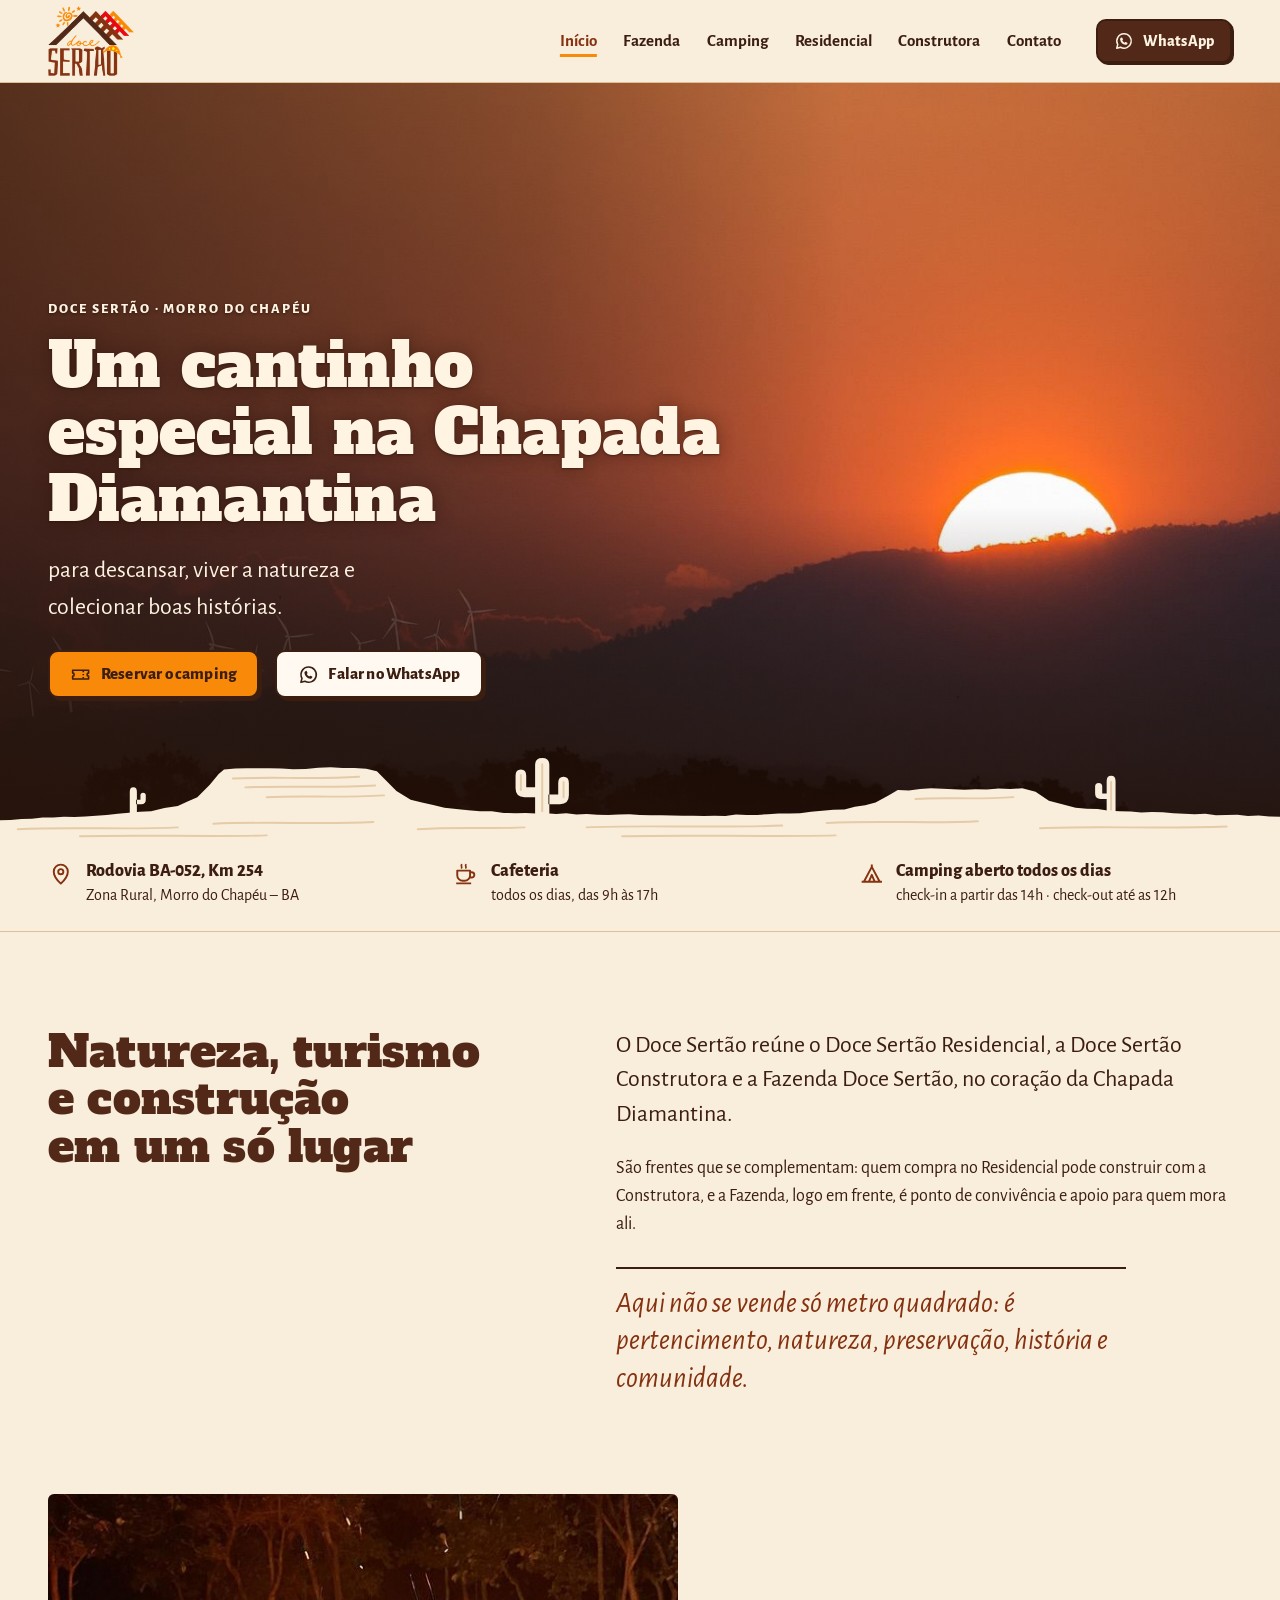
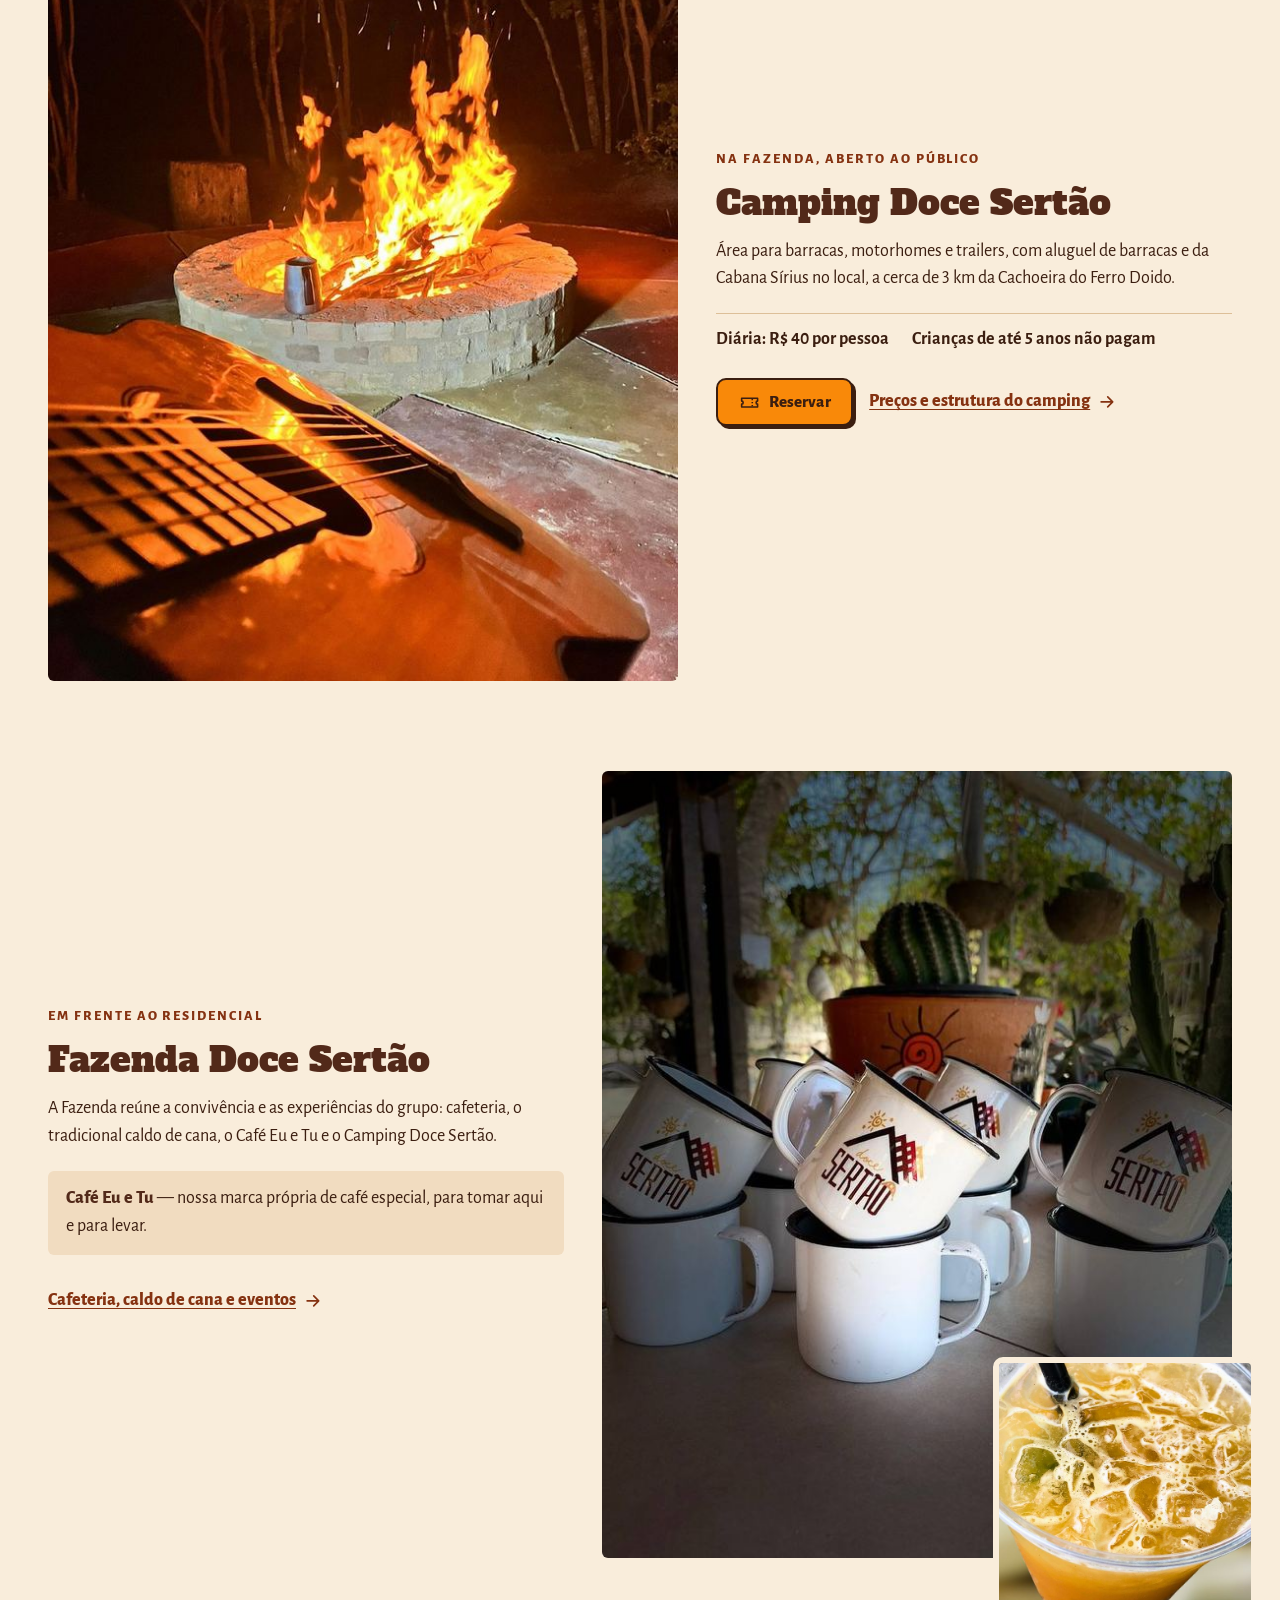
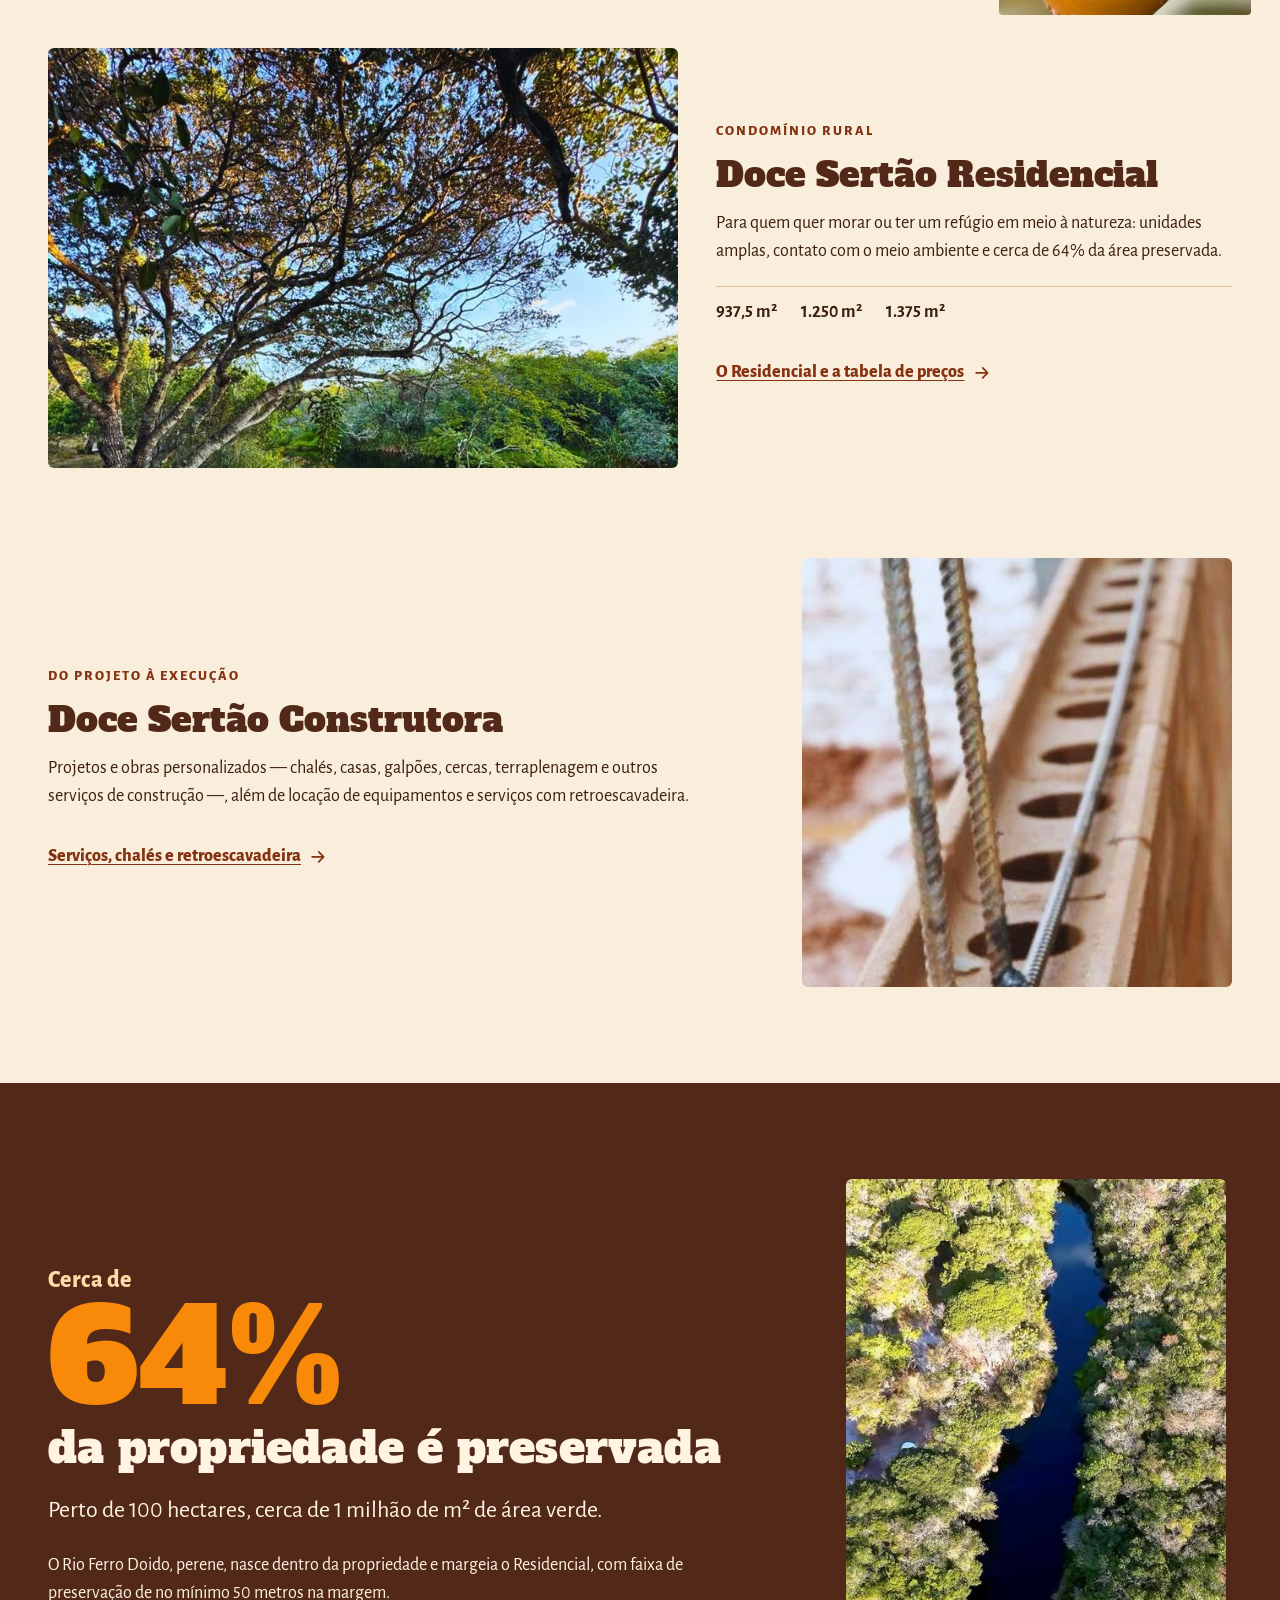
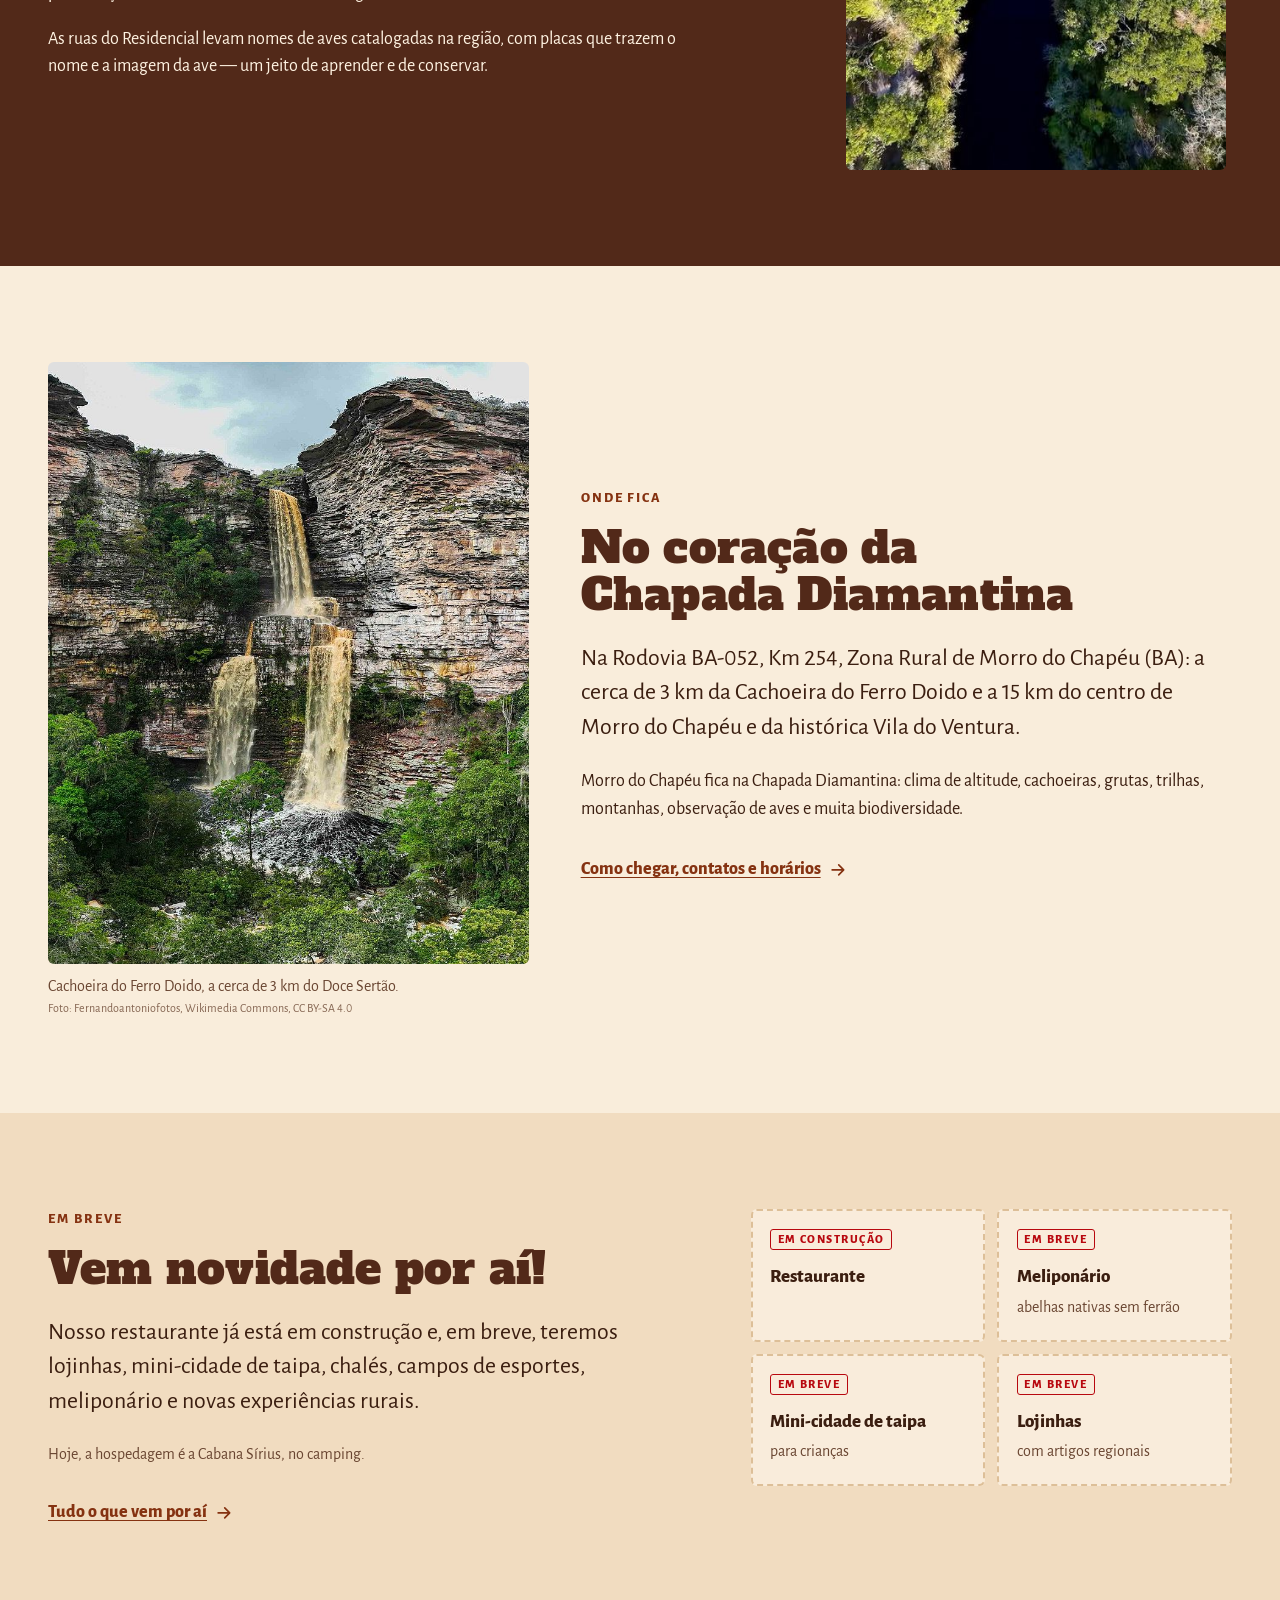
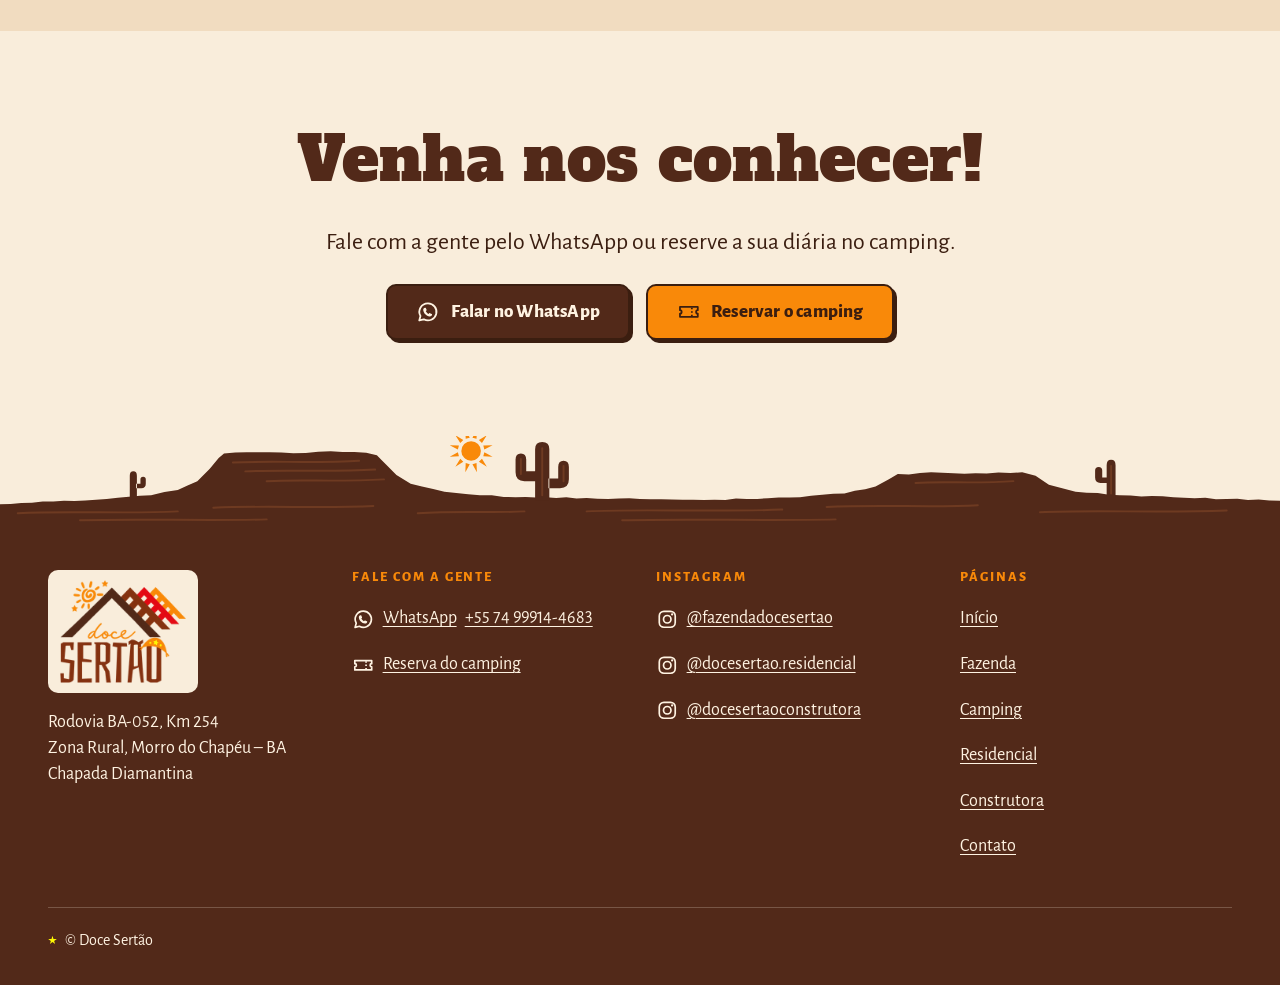
==== commit decb3fb8: "Prévia: Cachoeira do Ferro Doido" ====
--- a/index.html
+++ b/index.html
@@ -175,7 +175,7 @@
 
   <section class="secao" aria-labelledby="regiao-titulo">
     <div class="envelope duo duo--foto">
-      <figure class="foto foto--retrato"><img src="assets/fotos/mandacaru-contraluz-800.jpg" srcset="assets/fotos/mandacaru-contraluz-800.jpg 450w, assets/fotos/mandacaru-contraluz-1600.jpg 768w" sizes="(min-width: 75em) 500px, (min-width: 52em) 42vw, 100vw" width="768" height="1364" alt="Mandacaru em silhueta contra o sol baixo do fim de tarde" loading="lazy" decoding="async"></figure>
+      <figure class="com-legenda"><div class="foto foto--retrato"><img src="assets/fotos/ferro-doido-paredao-800.jpg" srcset="assets/fotos/ferro-doido-paredao-800.jpg 790w, assets/fotos/ferro-doido-paredao-1600.jpg 790w" sizes="(min-width: 75em) 500px, (min-width: 52em) 42vw, 100vw" width="790" height="1280" alt="Cachoeira do Ferro Doido descendo em dois degraus por um paredão de rocha, cercada de mata verde" loading="lazy" decoding="async"></div><figcaption class="legenda">Cachoeira do Ferro Doido, a cerca de 3 km do Doce Sertão. <span class="credito">Foto: Fernandoantoniofotos, Wikimedia Commons, CC BY-SA 4.0</span></figcaption></figure>
       <div>
         <p class="sobretitulo">Onde fica</p>
         <h2 id="regiao-titulo">No coração da Chapada Diamantina</h2>
--- a/assets/css/estilo.css
+++ b/assets/css/estilo.css
@@ -759,3 +759,60 @@
 .foco-esquerda { object-position: 28% 50%; }
 .duo > .foto--alta { max-width: 380px; width: 100%; justify-self: center; }
 @media (min-width: 40em) { .ficha--larga > div { grid-template-columns: minmax(12rem, 0.32fr) 1fr; } }
+
+/* ---------- Capa: foto inteira no topo das páginas internas ---------- */
+.abertura--capa { padding-top: 0; }
+.capa { position: relative; margin: 0 0 clamp(1.5rem, 4vw, 3rem); height: clamp(13.5rem, 42vw, 33rem); background: var(--c-areia); overflow: hidden; }
+.capa img { display: block; width: 100%; height: 100%; object-fit: cover; }
+.capa figcaption { position: absolute; right: 0.75rem; bottom: 0.6rem; padding: 0.15rem 0.6rem; border-radius: 999px; font-size: 0.8125rem; color: #fff; background: rgba(40, 18, 8, 0.72); }
+.abertura--capa .abertura__grade { grid-template-columns: minmax(0, 1fr); }
+.abertura--capa .abertura__grade > div { max-width: 46rem; }
+
+/* ---------- Mapas ---------- */
+.mapa { display: block; width: 100%; height: clamp(20rem, 56vw, 34rem); border: 0; border-radius: var(--raio); background: var(--c-areia); }
+.mapa--baixo { height: clamp(16rem, 40vw, 22rem); margin-block: 1rem; }
+
+/* ---------- Cardápio ---------- */
+.cardapio { display: grid; gap: clamp(1.5rem, 4vw, 3rem); margin-top: 1.5rem; }
+@media (min-width: 52em) { .cardapio { grid-template-columns: repeat(2, minmax(0, 1fr)); align-items: start; } .cardapio__grupo:last-child { grid-column: 2; grid-row: 1 / span 2; } }
+.cardapio__grupo h3 { margin-bottom: 0.5rem; }
+.cardapio__grupo ul { list-style: none; margin: 0; padding: 0; }
+.cardapio__grupo li { display: flex; justify-content: space-between; align-items: baseline; gap: 1rem; padding: 0.6rem 0; border-bottom: 1px solid var(--c-linha); }
+.cardapio__item { font-weight: 600; }
+.cardapio__item small { display: block; font-weight: 400; color: var(--c-tinta-suave); }
+.cardapio__preco { white-space: nowrap; font-weight: 700; font-variant-numeric: tabular-nums; }
+
+/* ---------- Galeria ---------- */
+.galeria { display: grid; grid-template-columns: repeat(2, minmax(0, 1fr)); gap: clamp(0.6rem, 2vw, 1.25rem); margin-top: 1.5rem; }
+@media (min-width: 52em) { .galeria { grid-template-columns: repeat(4, minmax(0, 1fr)); } }
+.galeria .foto { aspect-ratio: 4 / 3; }
+.galeria .foto img { width: 100%; height: 100%; object-fit: cover; }
+
+/* ---------- Café Eu e Tu: cores do rótulo (azul-marinho e vermelho-coral) ---------- */
+.eueetu { --eu-marinho: #1E1A3C; --eu-coral: #E8503A; --eu-claro: #F6E9E4; position: relative; overflow: hidden; background: var(--eu-marinho); color: var(--eu-claro); --c-foco: var(--logo-amarelo); }
+.eueetu h2, .eueetu h3 { color: #fff; }
+.eueetu .sobretitulo { color: #F3A99B; }
+.eueetu .lead, .eueetu p { color: var(--eu-claro); }
+.eueetu__frase { font-family: Georgia, "Times New Roman", serif; font-style: italic; font-size: var(--t-xl); color: #F3A99B; margin: -0.25rem 0 1rem; }
+.eueetu__foto { box-shadow: 0 0 0 6px rgba(255, 255, 255, 0.08), 18px 18px 0 var(--eu-coral); }
+.eueetu__selos { list-style: none; margin: 1.25rem 0 1.5rem; padding: 0; display: grid; grid-template-columns: repeat(2, minmax(0, 1fr)); gap: 0.6rem; }
+.eueetu__selos li { padding: 0.7rem 0.9rem; border: 1px solid rgba(246, 233, 228, 0.28); border-radius: var(--raio); background: rgba(255, 255, 255, 0.05); line-height: 1.3; }
+.eueetu__selos strong { display: block; color: #fff; }
+.eueetu .nota-final { color: #CFC6D8; }
+.eueetu .bloco-separado { border-color: rgba(246, 233, 228, 0.28); }
+.eueetu .btn--whats { background: #fff; color: var(--eu-marinho); border-color: #fff; }
+.eueetu__graos { position: absolute; inset: 0; pointer-events: none; }
+.eueetu__grao { position: absolute; width: clamp(3rem, 7vw, 6rem); fill: var(--eu-coral); opacity: 0.16; }
+.eueetu__grao path { fill: none; stroke: var(--eu-marinho); stroke-width: 6; stroke-linecap: round; }
+.eueetu__grao:nth-child(1) { top: 6%; right: 5%; transform: rotate(24deg); }
+.eueetu__grao:nth-child(2) { top: 38%; right: 16%; transform: rotate(-38deg) scale(0.6); }
+.eueetu__grao:nth-child(3) { bottom: 7%; right: 3%; transform: rotate(70deg) scale(0.85); }
+.eueetu__grao:nth-child(4) { bottom: 4%; left: 44%; transform: rotate(-15deg) scale(0.5); }
+.eueetu__grao:nth-child(5) { top: 4%; left: 3%; transform: rotate(-60deg) scale(0.7); }
+.eueetu .envelope { position: relative; }
+.eueetu__xicara { position: relative; margin: 1.5rem 0 0; }
+.eueetu__xicara img { display: block; width: 100%; height: auto; }
+.eueetu__xicara figcaption { position: absolute; right: 0.6rem; bottom: 0.5rem; padding: 0.1rem 0.55rem; border-radius: 999px; font-size: 0.75rem; color: #fff; background: rgba(20, 16, 40, 0.7); }
+.eueetu .duo { align-items: start; }
+.legenda .credito { display: block; font-size: 0.75rem; opacity: 0.8; }
+.com-legenda .foto img { width: 100%; height: 100%; object-fit: cover; display: block; }
